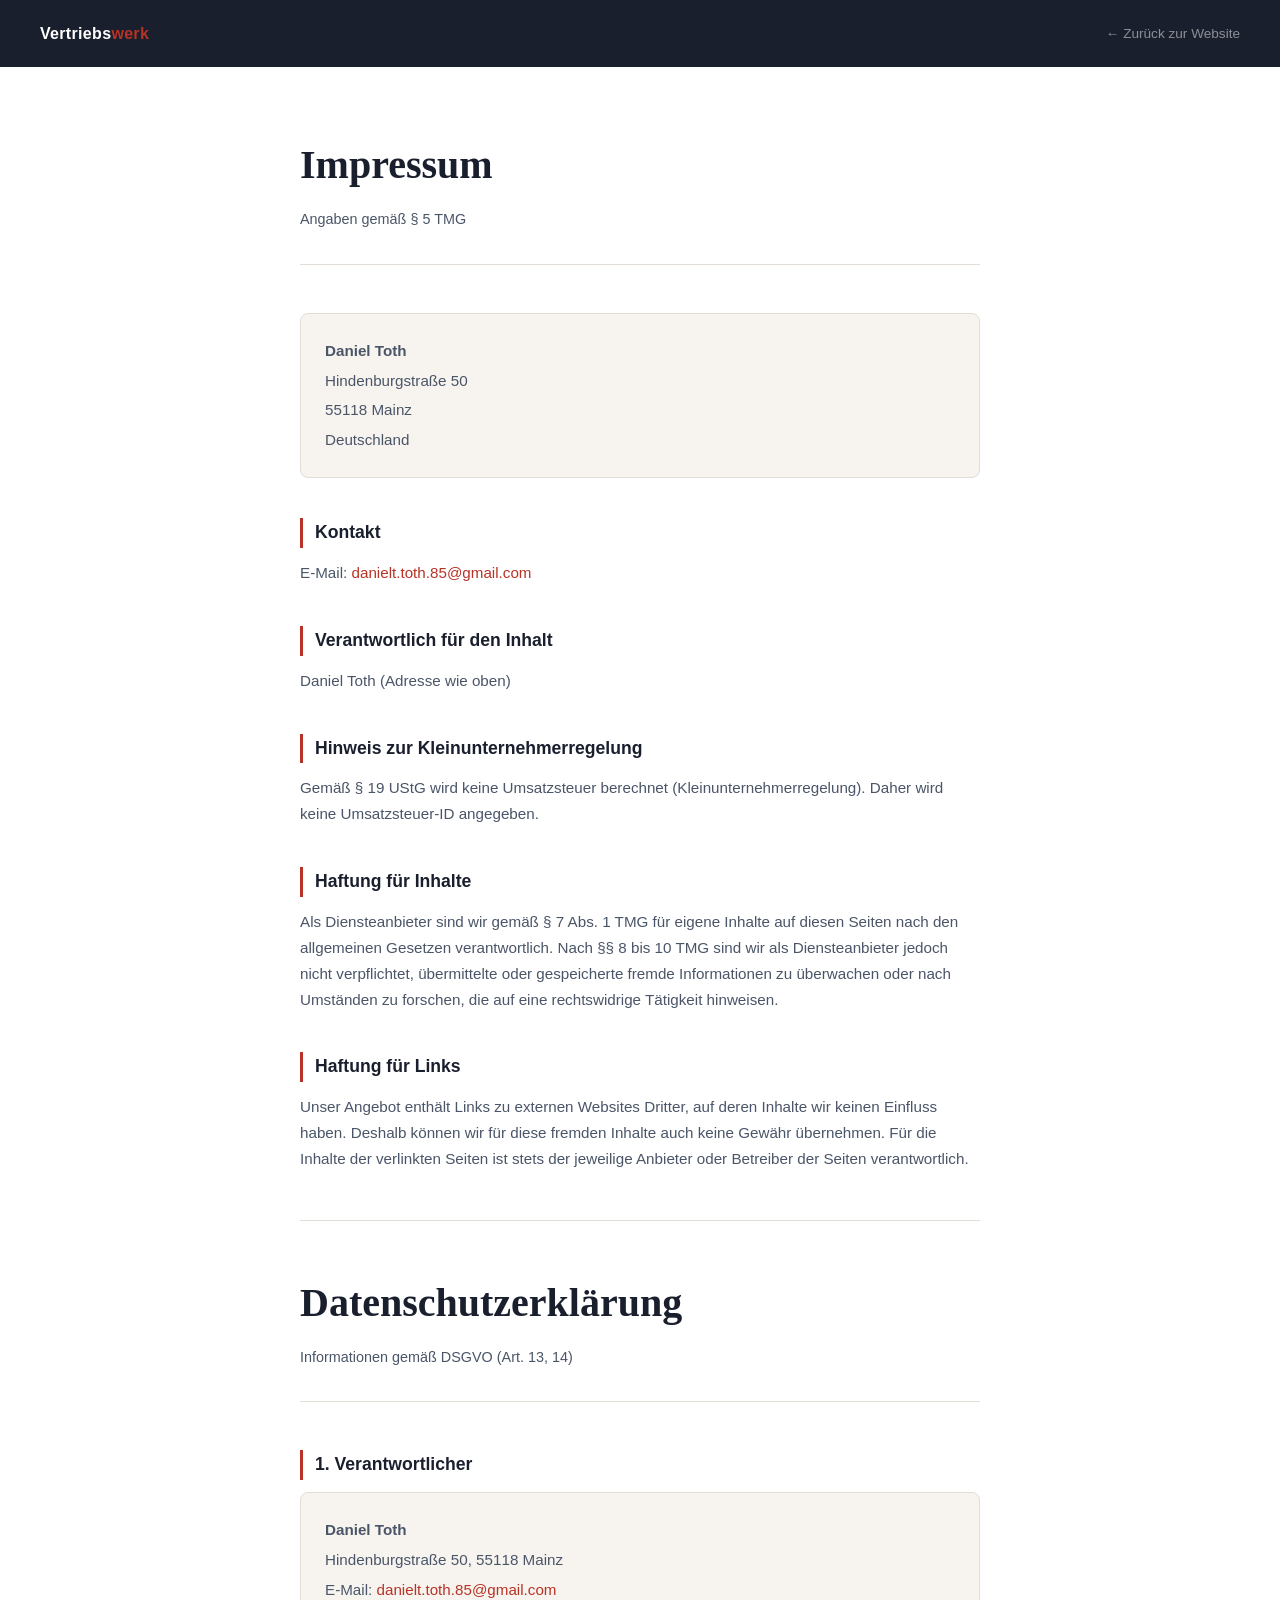
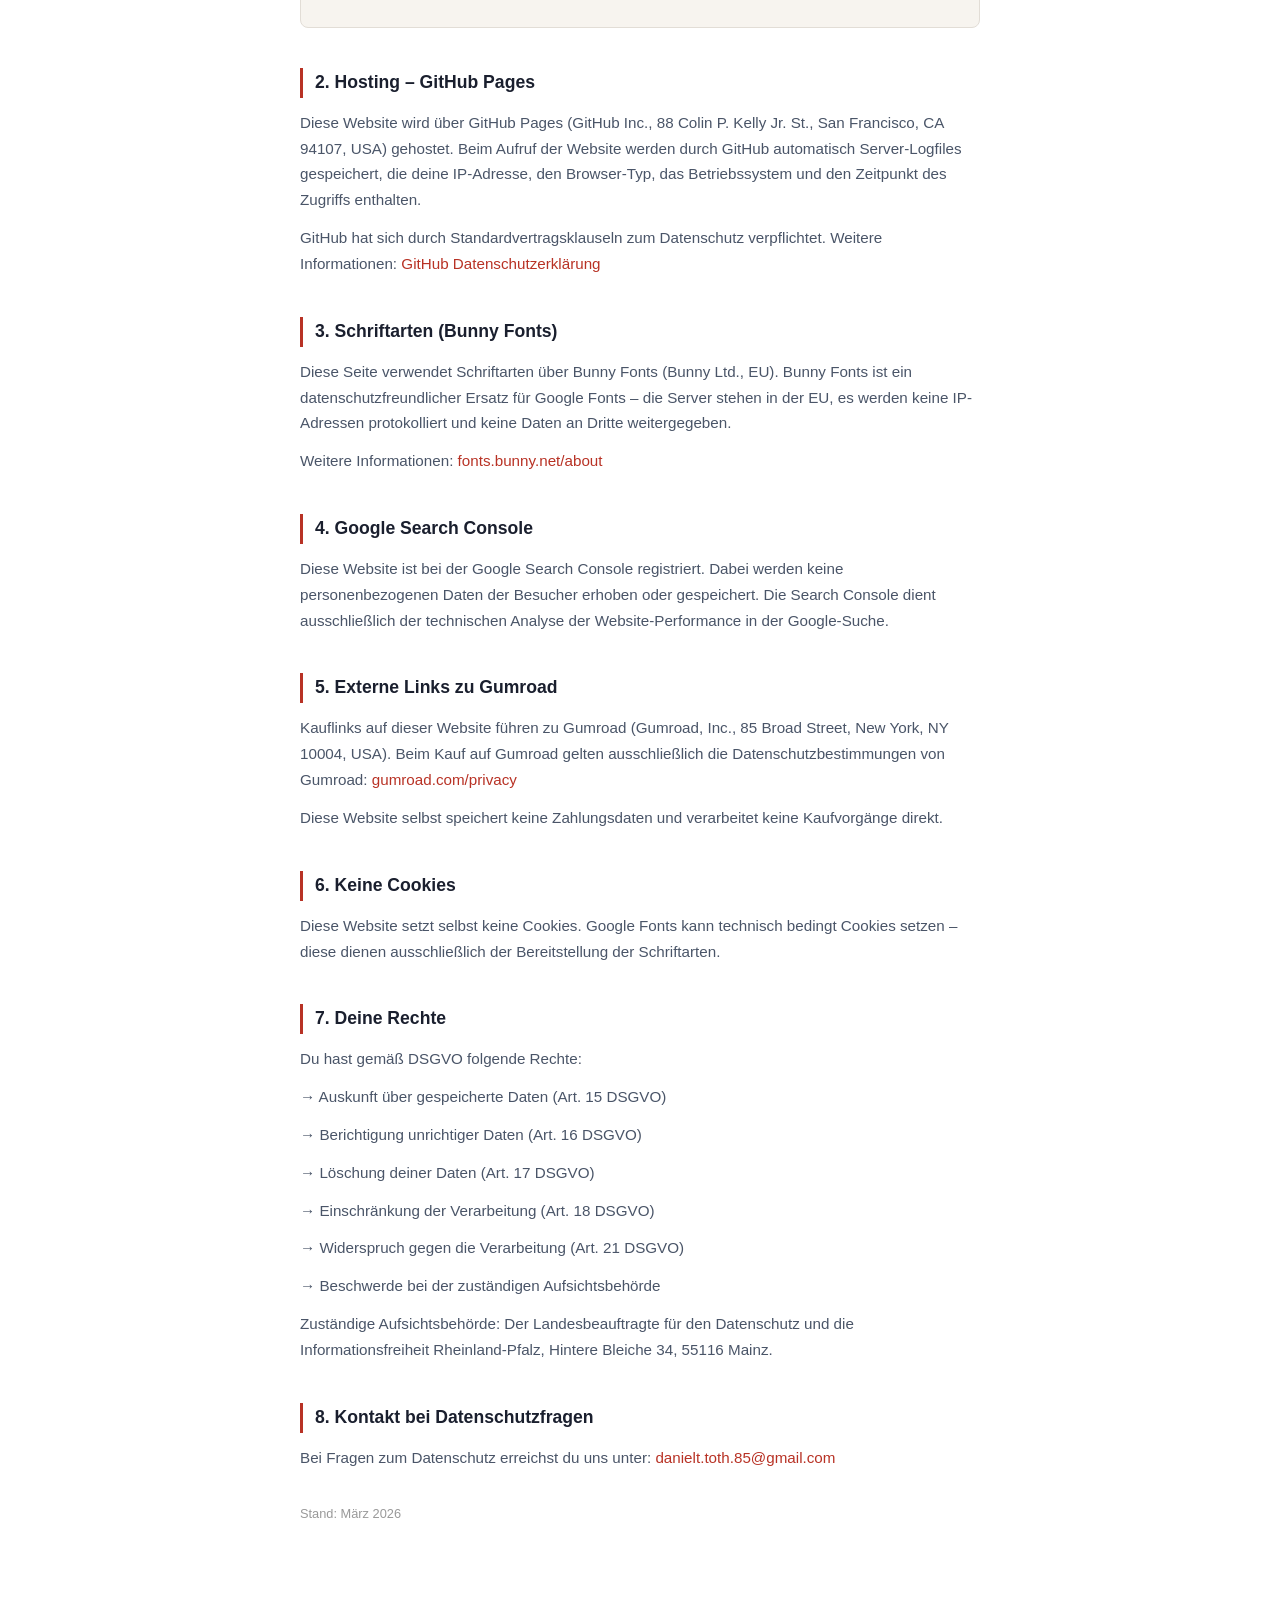
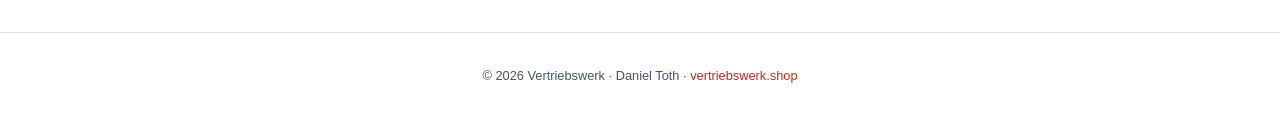
==== impressum.html @ 107b95cd "Add files via upload" ====
<!DOCTYPE html>
<html lang="de">
<head>
  <meta charset="UTF-8">
  <meta name="viewport" content="width=device-width, initial-scale=1.0">
  <meta name="robots" content="noindex, follow">
  <title>Impressum & Datenschutz – Vertriebswerk</title>
  <!-- Fonts via Bunny.net – DSGVO-konform -->
  <link rel="preconnect" href="https://fonts.bunny.net">
  <link href="https://fonts.bunny.net/css?family=dm-sans:300,400,500,600|dm-serif-display:400&display=swap" rel="stylesheet">
  <style>
    *, *::before, *::after { box-sizing: border-box; margin: 0; padding: 0; }
    :root {
      --ink: #1a1f2e;
      --ink-soft: #4a5568;
      --accent: #b83225;
      --sand: #f7f4ef;
      --border: #e2ddd6;
      --white: #ffffff;
      --font-serif: 'DM Serif Display', serif;
      --font-sans: 'DM Sans', sans-serif;
    }
    body {
      font-family: var(--font-sans);
      color: var(--ink);
      background: var(--white);
      line-height: 1.7;
      -webkit-font-smoothing: antialiased;
    }
    nav {
      background: var(--ink);
      padding: 1.25rem 2.5rem;
      display: flex;
      align-items: center;
      justify-content: space-between;
    }
    .nav-brand {
      font-weight: 700;
      font-size: 1rem;
      color: var(--white);
      text-decoration: none;
      letter-spacing: 0.02em;
    }
    .nav-brand span { color: var(--accent); }
    .nav-back {
      font-size: 0.85rem;
      color: rgba(255,255,255,0.5);
      text-decoration: none;
      transition: color 0.2s;
    }
    .nav-back:hover { color: var(--white); }
    .container {
      max-width: 760px;
      margin: 0 auto;
      padding: 4rem 2.5rem 6rem;
    }
    h1 {
      font-family: var(--font-serif);
      font-size: 2.5rem;
      color: var(--ink);
      margin-bottom: 0.5rem;
    }
    .subtitle {
      font-size: 0.9rem;
      color: var(--ink-soft);
      margin-bottom: 3rem;
      padding-bottom: 2rem;
      border-bottom: 1px solid var(--border);
    }
    h2 {
      font-family: var(--font-sans);
      font-size: 1.1rem;
      font-weight: 700;
      color: var(--ink);
      margin-top: 2.5rem;
      margin-bottom: 0.75rem;
      padding-left: 0.75rem;
      border-left: 3px solid var(--accent);
    }
    h3 {
      font-size: 0.95rem;
      font-weight: 600;
      color: var(--ink);
      margin-top: 1.5rem;
      margin-bottom: 0.5rem;
    }
    p {
      font-size: 0.95rem;
      color: var(--ink-soft);
      margin-bottom: 0.75rem;
      font-weight: 300;
    }
    a { color: var(--accent); text-decoration: none; }
    a:hover { text-decoration: underline; }
    .info-box {
      background: var(--sand);
      border: 1px solid var(--border);
      border-radius: 8px;
      padding: 1.5rem;
      margin-bottom: 1rem;
    }
    .info-box p { margin-bottom: 0.25rem; }
    .info-box p:last-child { margin-bottom: 0; }
    .divider {
      border: none;
      border-top: 1px solid var(--border);
      margin: 3rem 0;
    }
    footer {
      text-align: center;
      padding: 2rem;
      font-size: 0.8rem;
      color: var(--ink-soft);
      border-top: 1px solid var(--border);
    }
  </style>
</head>
<body>

  <nav>
    <a href="/" class="nav-brand">Vertriebs<span>werk</span></a>
    <a href="/" class="nav-back">← Zurück zur Website</a>
  </nav>

  <div class="container">

    <h1>Impressum</h1>
    <p class="subtitle">Angaben gemäß § 5 TMG</p>

    <div class="info-box">
      <p><strong>Daniel Toth</strong></p>
      <p>Hindenburgstraße 50</p>
      <p>55118 Mainz</p>
      <p>Deutschland</p>
    </div>

    <h2>Kontakt</h2>
    <p>E-Mail: <a href="mailto:danielt.toth.85@gmail.com">danielt.toth.85@gmail.com</a></p>

    <h2>Verantwortlich für den Inhalt</h2>
    <p>Daniel Toth (Adresse wie oben)</p>

    <h2>Hinweis zur Kleinunternehmerregelung</h2>
    <p>
      Gemäß § 19 UStG wird keine Umsatzsteuer berechnet 
      (Kleinunternehmerregelung). Daher wird keine Umsatzsteuer-ID angegeben.
    </p>

    <h2>Haftung für Inhalte</h2>
    <p>
      Als Diensteanbieter sind wir gemäß § 7 Abs. 1 TMG für eigene Inhalte 
      auf diesen Seiten nach den allgemeinen Gesetzen verantwortlich. 
      Nach §§ 8 bis 10 TMG sind wir als Diensteanbieter jedoch nicht 
      verpflichtet, übermittelte oder gespeicherte fremde Informationen 
      zu überwachen oder nach Umständen zu forschen, die auf eine 
      rechtswidrige Tätigkeit hinweisen.
    </p>

    <h2>Haftung für Links</h2>
    <p>
      Unser Angebot enthält Links zu externen Websites Dritter, auf deren 
      Inhalte wir keinen Einfluss haben. Deshalb können wir für diese 
      fremden Inhalte auch keine Gewähr übernehmen. Für die Inhalte der 
      verlinkten Seiten ist stets der jeweilige Anbieter oder Betreiber 
      der Seiten verantwortlich.
    </p>

    <hr class="divider">

    <h1>Datenschutzerklärung</h1>
    <p class="subtitle">Informationen gemäß DSGVO (Art. 13, 14)</p>

    <h2>1. Verantwortlicher</h2>
    <div class="info-box">
      <p><strong>Daniel Toth</strong></p>
      <p>Hindenburgstraße 50, 55118 Mainz</p>
      <p>E-Mail: <a href="mailto:danielt.toth.85@gmail.com">danielt.toth.85@gmail.com</a></p>
    </div>

    <h2>2. Hosting – GitHub Pages</h2>
    <p>
      Diese Website wird über GitHub Pages (GitHub Inc., 88 Colin P. Kelly Jr. St., 
      San Francisco, CA 94107, USA) gehostet. Beim Aufruf der Website werden durch 
      GitHub automatisch Server-Logfiles gespeichert, die deine IP-Adresse, 
      den Browser-Typ, das Betriebssystem und den Zeitpunkt des Zugriffs enthalten.
    </p>
    <p>
      GitHub hat sich durch Standardvertragsklauseln zum Datenschutz verpflichtet. 
      Weitere Informationen: <a href="https://docs.github.com/de/site-policy/privacy-policies/github-general-privacy-statement" target="_blank">GitHub Datenschutzerklärung</a>
    </p>

    <h2>3. Schriftarten (Bunny Fonts)</h2>
    <p>
      Diese Seite verwendet Schriftarten über Bunny Fonts (Bunny Ltd., EU). 
      Bunny Fonts ist ein datenschutzfreundlicher Ersatz für Google Fonts – 
      die Server stehen in der EU, es werden keine IP-Adressen protokolliert 
      und keine Daten an Dritte weitergegeben.
    </p>
    <p>
      Weitere Informationen: 
      <a href="https://fonts.bunny.net/about" target="_blank">fonts.bunny.net/about</a>
    </p>

    <h2>4. Google Search Console</h2>
    <p>
      Diese Website ist bei der Google Search Console registriert. Dabei werden 
      keine personenbezogenen Daten der Besucher erhoben oder gespeichert. 
      Die Search Console dient ausschließlich der technischen Analyse der 
      Website-Performance in der Google-Suche.
    </p>

    <h2>5. Externe Links zu Gumroad</h2>
    <p>
      Kauflinks auf dieser Website führen zu Gumroad (Gumroad, Inc., 
      85 Broad Street, New York, NY 10004, USA). Beim Kauf auf Gumroad 
      gelten ausschließlich die Datenschutzbestimmungen von Gumroad: 
      <a href="https://gumroad.com/privacy" target="_blank">gumroad.com/privacy</a>
    </p>
    <p>
      Diese Website selbst speichert keine Zahlungsdaten und verarbeitet 
      keine Kaufvorgänge direkt.
    </p>

    <h2>6. Keine Cookies</h2>
    <p>
      Diese Website setzt selbst keine Cookies. Google Fonts kann 
      technisch bedingt Cookies setzen – diese dienen ausschließlich 
      der Bereitstellung der Schriftarten.
    </p>

    <h2>7. Deine Rechte</h2>
    <p>Du hast gemäß DSGVO folgende Rechte:</p>
    <p>→ Auskunft über gespeicherte Daten (Art. 15 DSGVO)</p>
    <p>→ Berichtigung unrichtiger Daten (Art. 16 DSGVO)</p>
    <p>→ Löschung deiner Daten (Art. 17 DSGVO)</p>
    <p>→ Einschränkung der Verarbeitung (Art. 18 DSGVO)</p>
    <p>→ Widerspruch gegen die Verarbeitung (Art. 21 DSGVO)</p>
    <p>→ Beschwerde bei der zuständigen Aufsichtsbehörde</p>
    <p>
      Zuständige Aufsichtsbehörde: 
      Der Landesbeauftragte für den Datenschutz und die 
      Informationsfreiheit Rheinland-Pfalz, 
      Hintere Bleiche 34, 55116 Mainz.
    </p>

    <h2>8. Kontakt bei Datenschutzfragen</h2>
    <p>
      Bei Fragen zum Datenschutz erreichst du uns unter: 
      <a href="mailto:danielt.toth.85@gmail.com">danielt.toth.85@gmail.com</a>
    </p>

    <p style="margin-top: 2rem; font-size: 0.8rem; color: #999;">
      Stand: März 2026
    </p>

  </div>

  <footer>
    © 2026 Vertriebswerk · Daniel Toth · 
    <a href="/">vertriebswerk.shop</a>
  </footer>

</body>
</html>
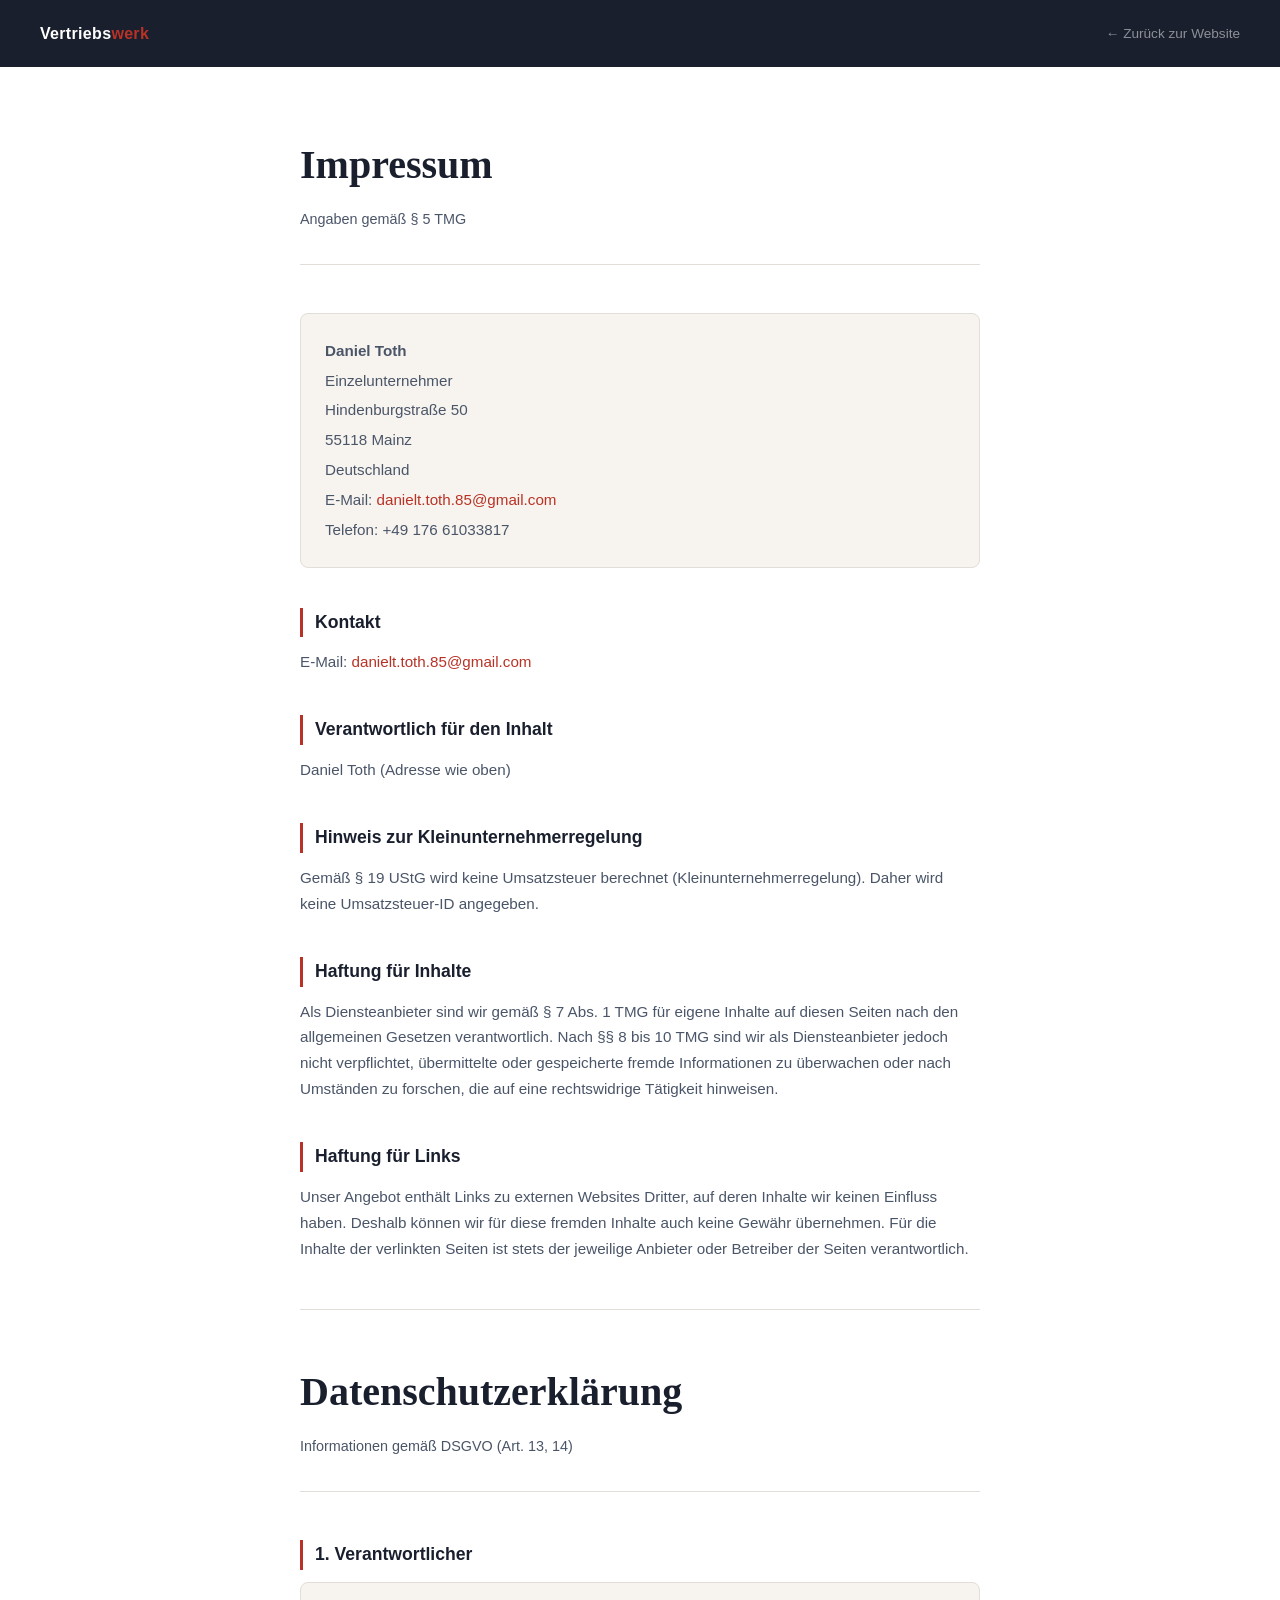
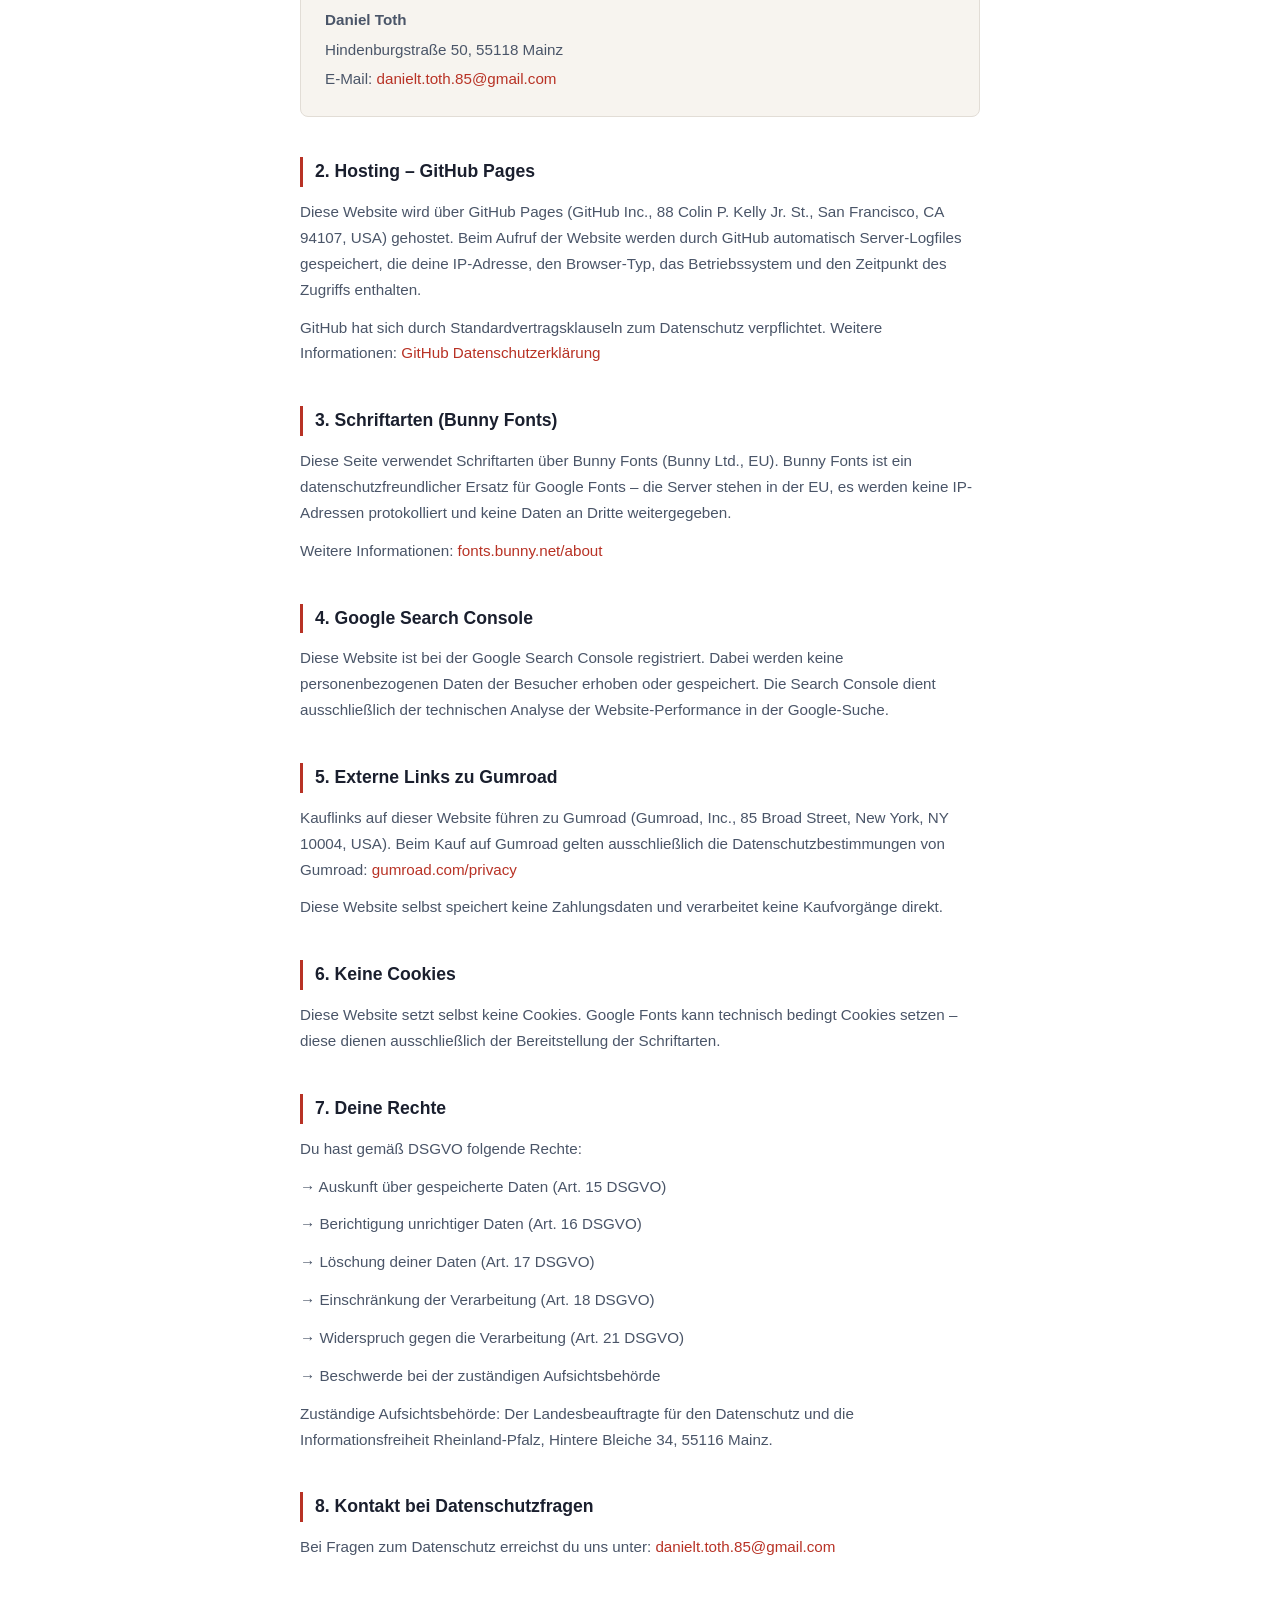
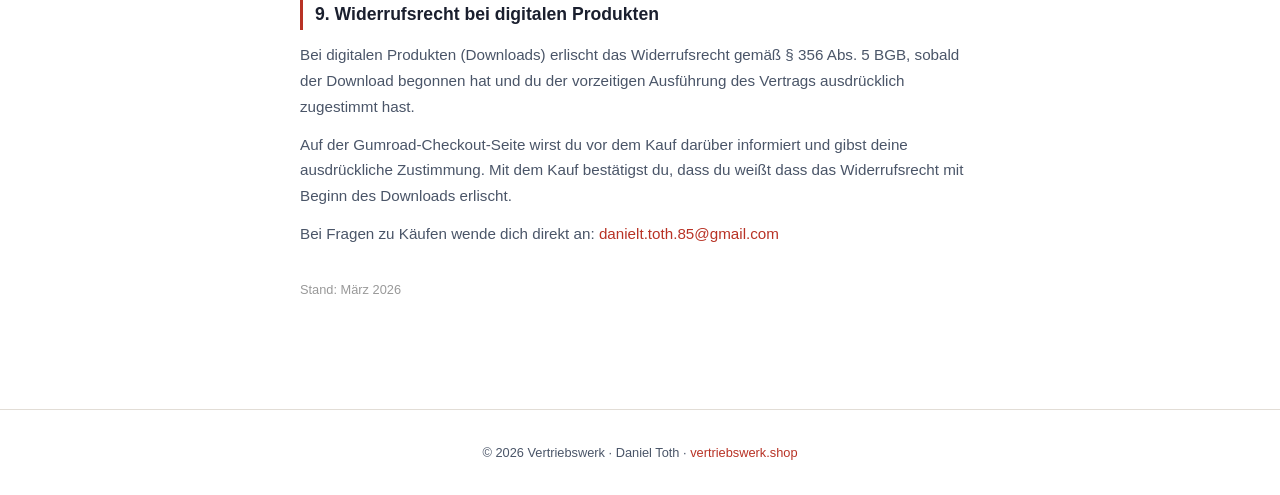
==== commit 541c7226: "Add files via upload" ====
--- a/impressum.html
+++ b/impressum.html
@@ -129,9 +129,12 @@
 
     <div class="info-box">
       <p><strong>Daniel Toth</strong></p>
+      <p>Einzelunternehmer</p>
       <p>Hindenburgstraße 50</p>
       <p>55118 Mainz</p>
       <p>Deutschland</p>
+      <p>E-Mail: <a href="mailto:danielt.toth.85@gmail.com">danielt.toth.85@gmail.com</a></p>
+      <p>Telefon: +49 176 61033817</p>
     </div>
 
     <h2>Kontakt</h2>
@@ -249,6 +252,22 @@
       <a href="mailto:danielt.toth.85@gmail.com">danielt.toth.85@gmail.com</a>
     </p>
 
+    <h2>9. Widerrufsrecht bei digitalen Produkten</h2>
+    <p>
+      Bei digitalen Produkten (Downloads) erlischt das Widerrufsrecht gemäß 
+      § 356 Abs. 5 BGB, sobald der Download begonnen hat und du der 
+      vorzeitigen Ausführung des Vertrags ausdrücklich zugestimmt hast.
+    </p>
+    <p>
+      Auf der Gumroad-Checkout-Seite wirst du vor dem Kauf darüber informiert 
+      und gibst deine ausdrückliche Zustimmung. Mit dem Kauf bestätigst du, 
+      dass du weißt dass das Widerrufsrecht mit Beginn des Downloads erlischt.
+    </p>
+    <p>
+      Bei Fragen zu Käufen wende dich direkt an: 
+      <a href="mailto:danielt.toth.85@gmail.com">danielt.toth.85@gmail.com</a>
+    </p>
+
     <p style="margin-top: 2rem; font-size: 0.8rem; color: #999;">
       Stand: März 2026
     </p>
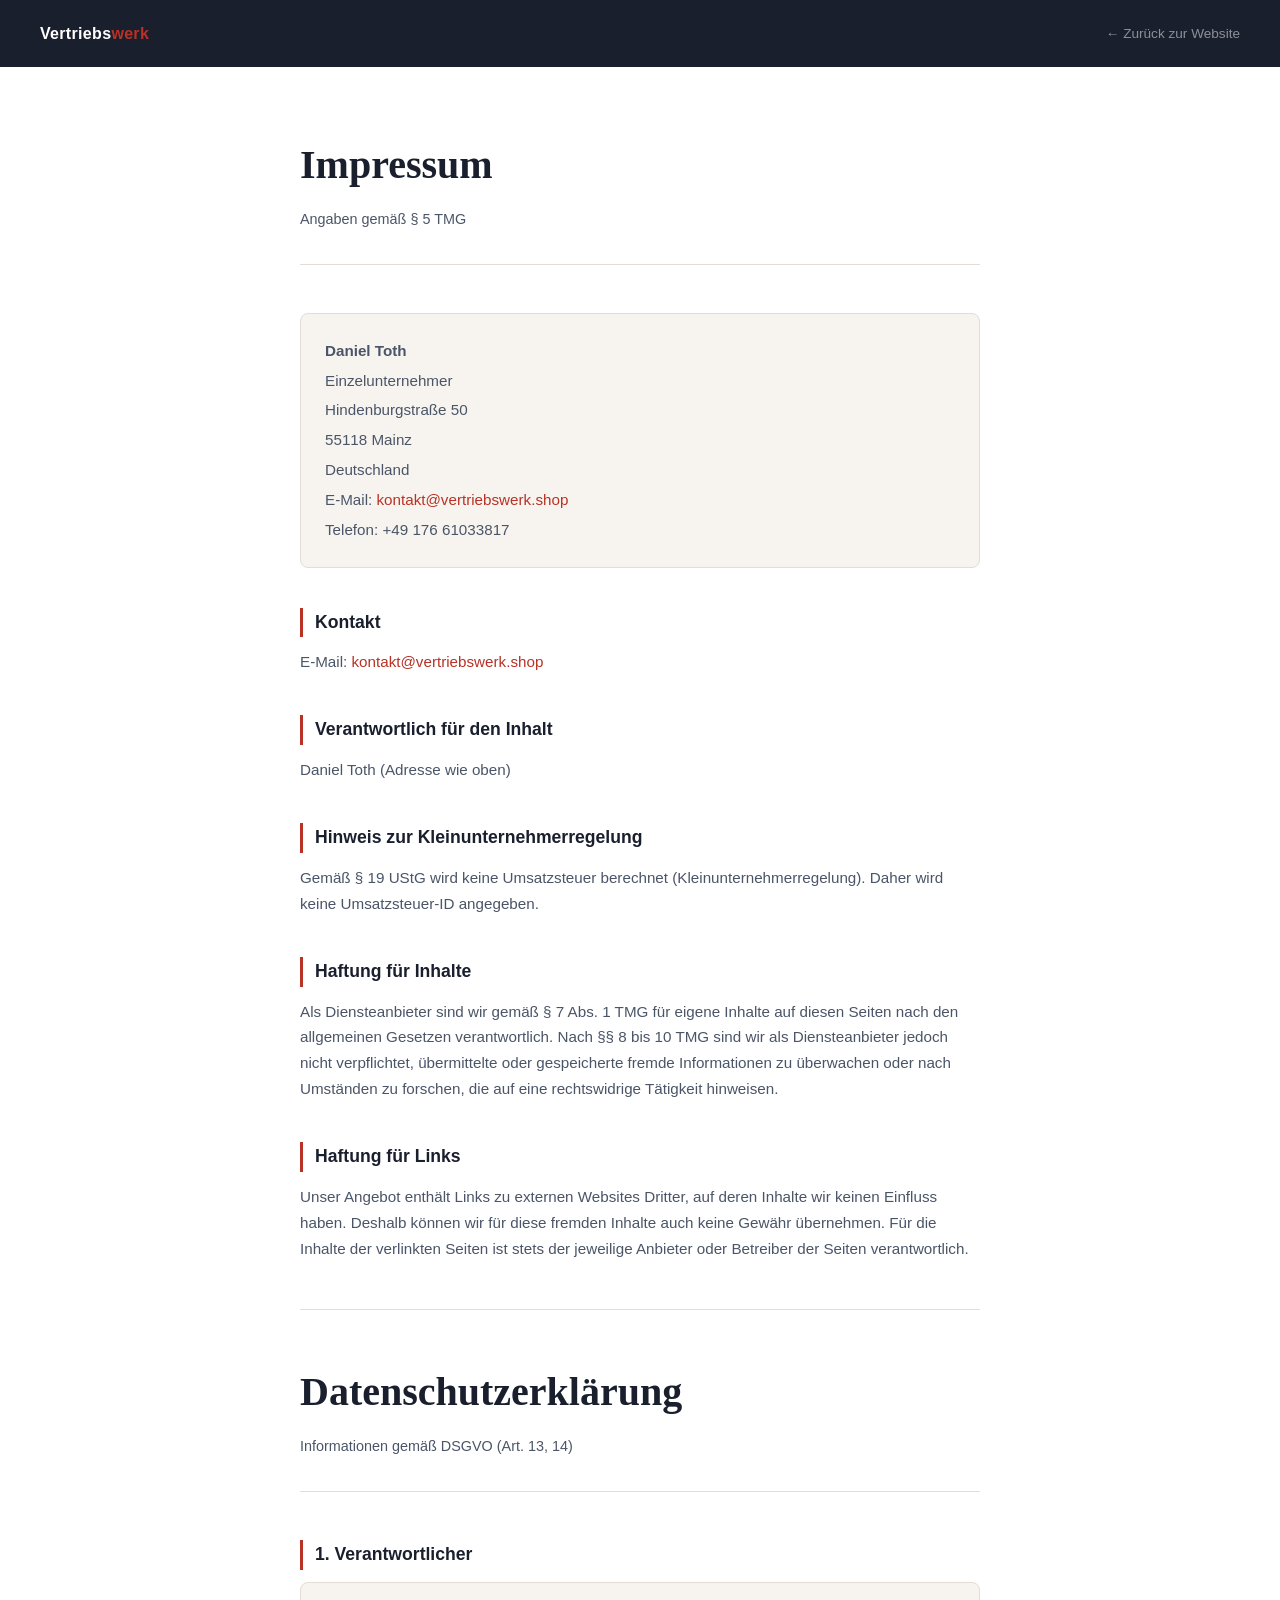
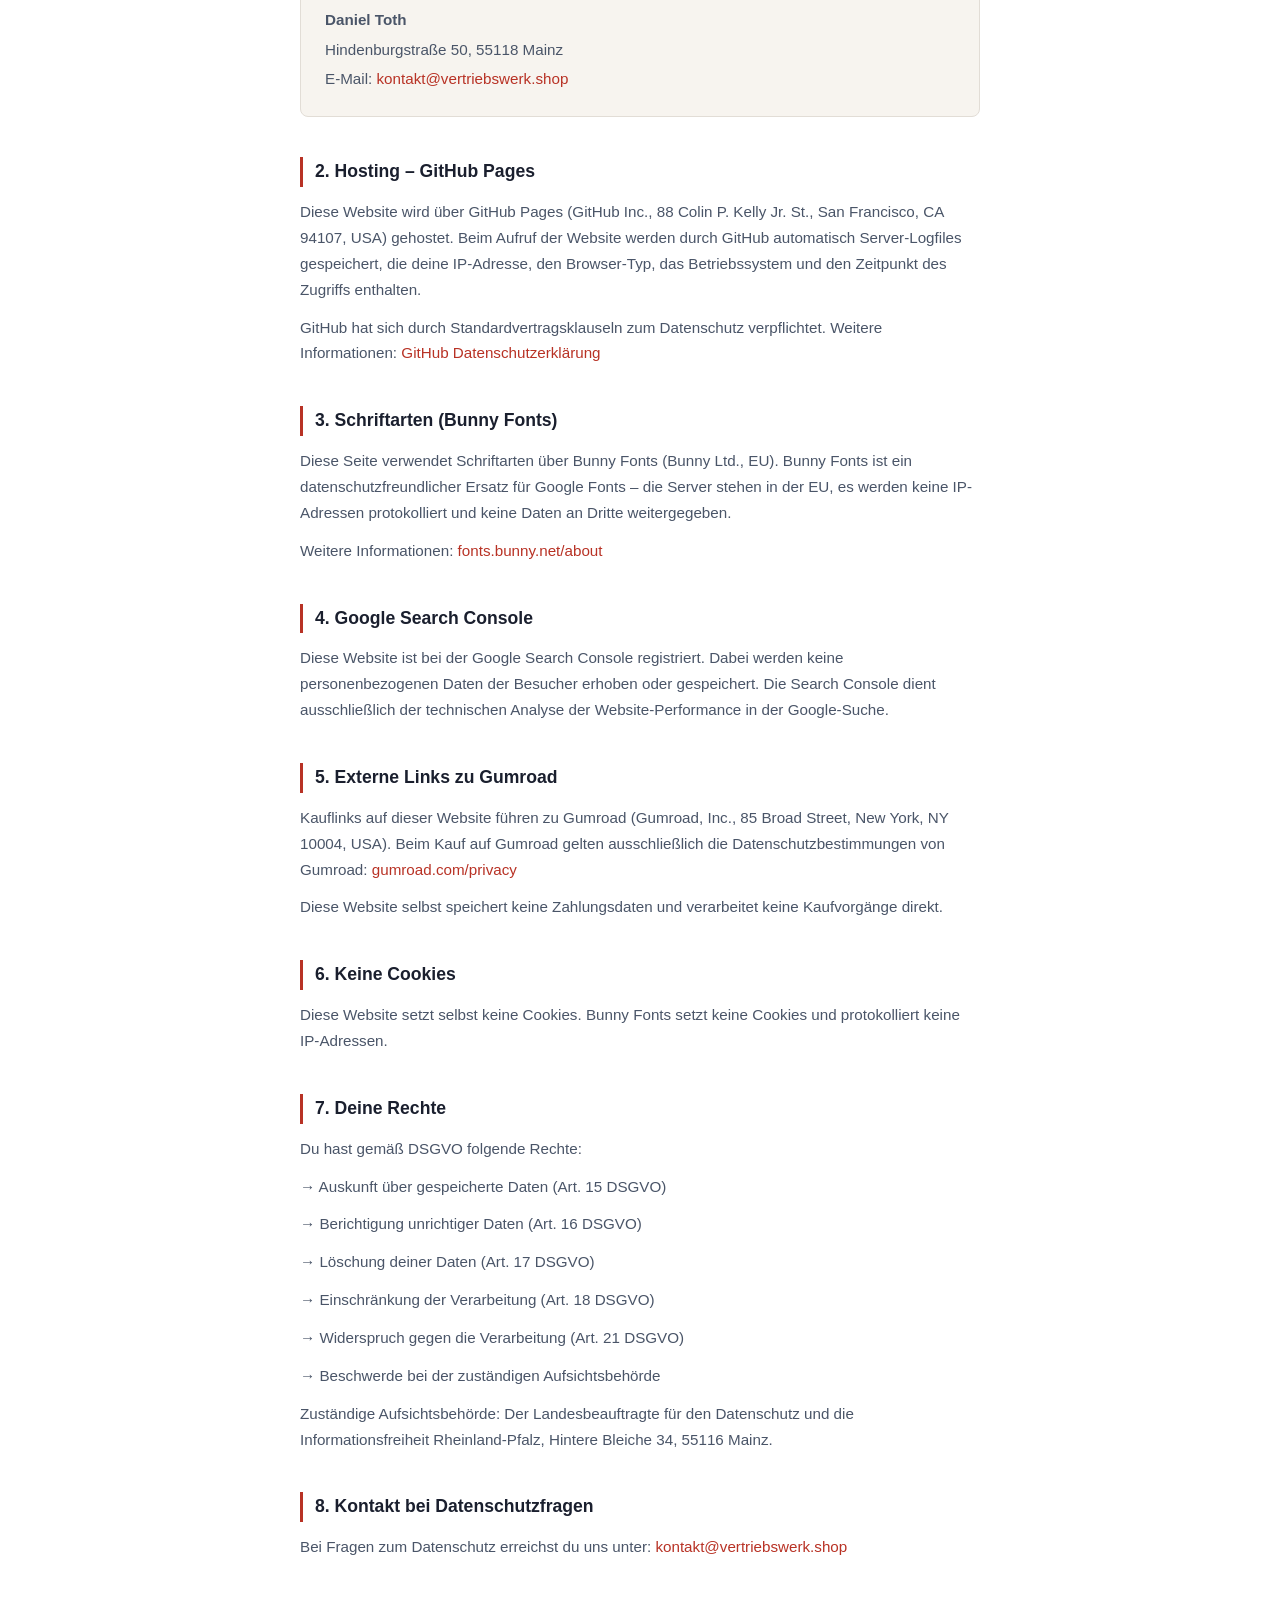
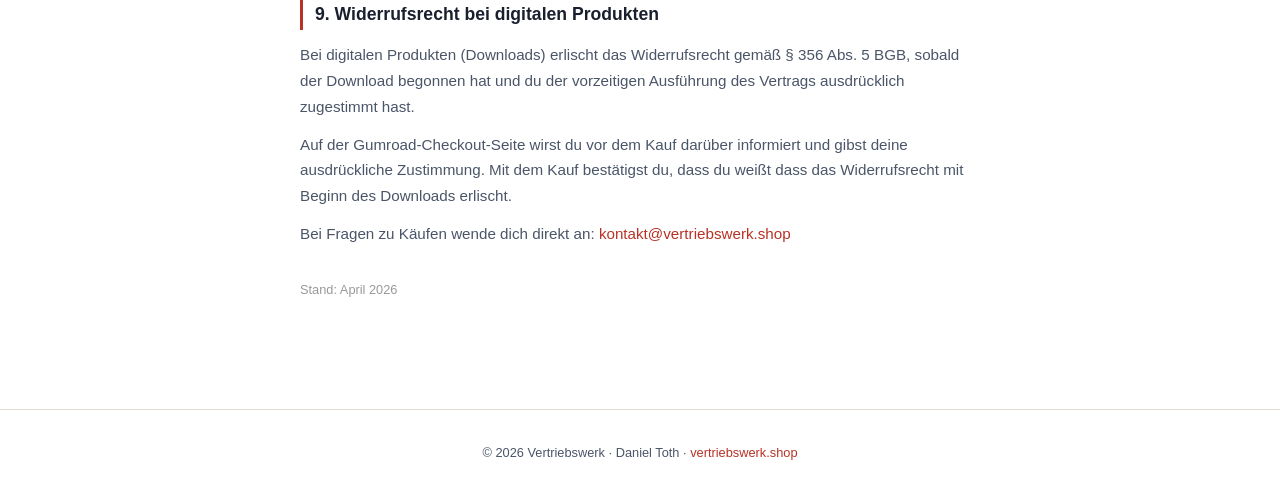
==== commit 4222371a: "Add files via upload" ====
--- a/impressum.html
+++ b/impressum.html
@@ -133,12 +133,12 @@
       <p>Hindenburgstraße 50</p>
       <p>55118 Mainz</p>
       <p>Deutschland</p>
-      <p>E-Mail: <a href="mailto:danielt.toth.85@gmail.com">danielt.toth.85@gmail.com</a></p>
+      <p>E-Mail: <a href="mailto:kontakt@vertriebswerk.shop">kontakt@vertriebswerk.shop</a></p>
       <p>Telefon: +49 176 61033817</p>
     </div>
 
     <h2>Kontakt</h2>
-    <p>E-Mail: <a href="mailto:danielt.toth.85@gmail.com">danielt.toth.85@gmail.com</a></p>
+    <p>E-Mail: <a href="mailto:kontakt@vertriebswerk.shop">kontakt@vertriebswerk.shop</a></p>
 
     <h2>Verantwortlich für den Inhalt</h2>
     <p>Daniel Toth (Adresse wie oben)</p>
@@ -177,7 +177,7 @@
     <div class="info-box">
       <p><strong>Daniel Toth</strong></p>
       <p>Hindenburgstraße 50, 55118 Mainz</p>
-      <p>E-Mail: <a href="mailto:danielt.toth.85@gmail.com">danielt.toth.85@gmail.com</a></p>
+      <p>E-Mail: <a href="mailto:kontakt@vertriebswerk.shop">kontakt@vertriebswerk.shop</a></p>
     </div>
 
     <h2>2. Hosting – GitHub Pages</h2>
@@ -226,9 +226,7 @@
 
     <h2>6. Keine Cookies</h2>
     <p>
-      Diese Website setzt selbst keine Cookies. Google Fonts kann 
-      technisch bedingt Cookies setzen – diese dienen ausschließlich 
-      der Bereitstellung der Schriftarten.
+      Diese Website setzt selbst keine Cookies. Bunny Fonts setzt keine Cookies und protokolliert keine IP-Adressen.
     </p>
 
     <h2>7. Deine Rechte</h2>
@@ -249,7 +247,7 @@
     <h2>8. Kontakt bei Datenschutzfragen</h2>
     <p>
       Bei Fragen zum Datenschutz erreichst du uns unter: 
-      <a href="mailto:danielt.toth.85@gmail.com">danielt.toth.85@gmail.com</a>
+      <a href="mailto:kontakt@vertriebswerk.shop">kontakt@vertriebswerk.shop</a>
     </p>
 
     <h2>9. Widerrufsrecht bei digitalen Produkten</h2>
@@ -265,11 +263,11 @@
     </p>
     <p>
       Bei Fragen zu Käufen wende dich direkt an: 
-      <a href="mailto:danielt.toth.85@gmail.com">danielt.toth.85@gmail.com</a>
+      <a href="mailto:kontakt@vertriebswerk.shop">kontakt@vertriebswerk.shop</a>
     </p>
 
     <p style="margin-top: 2rem; font-size: 0.8rem; color: #999;">
-      Stand: März 2026
+      Stand: April 2026
     </p>
 
   </div>
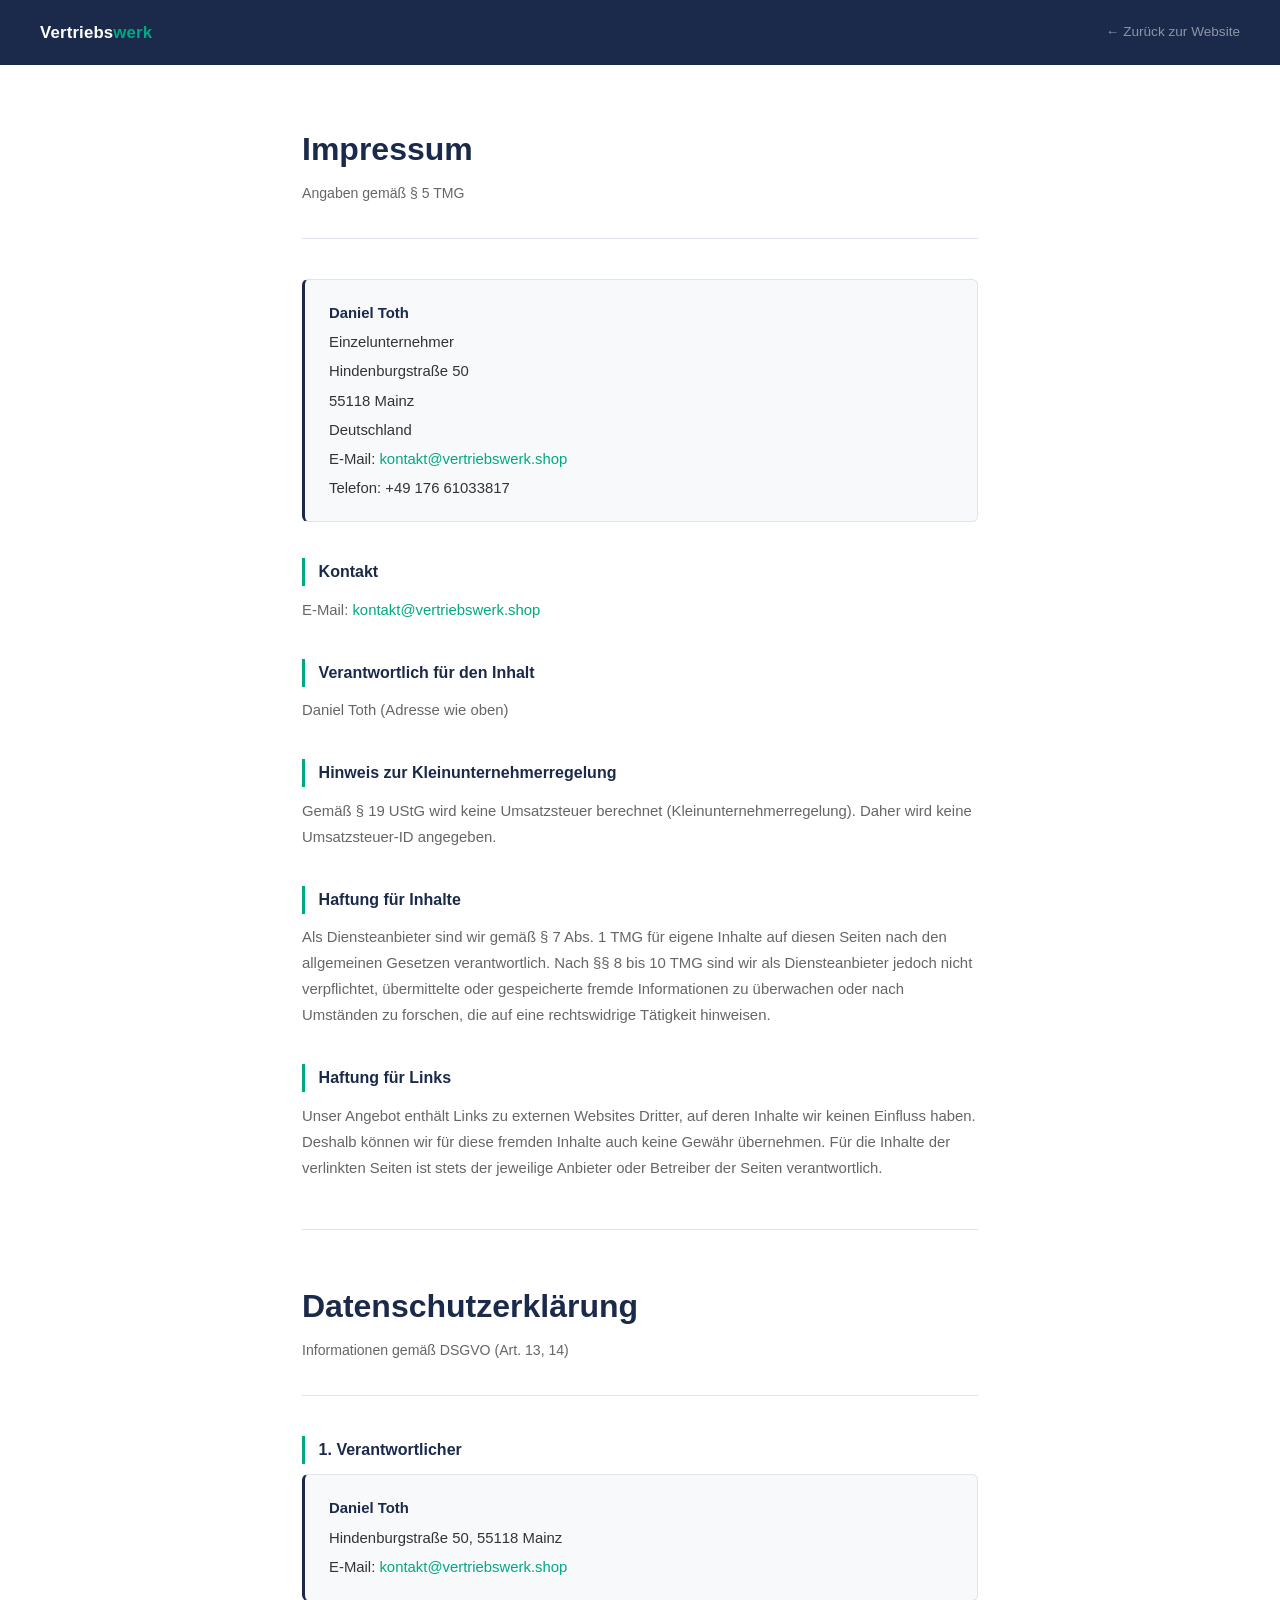
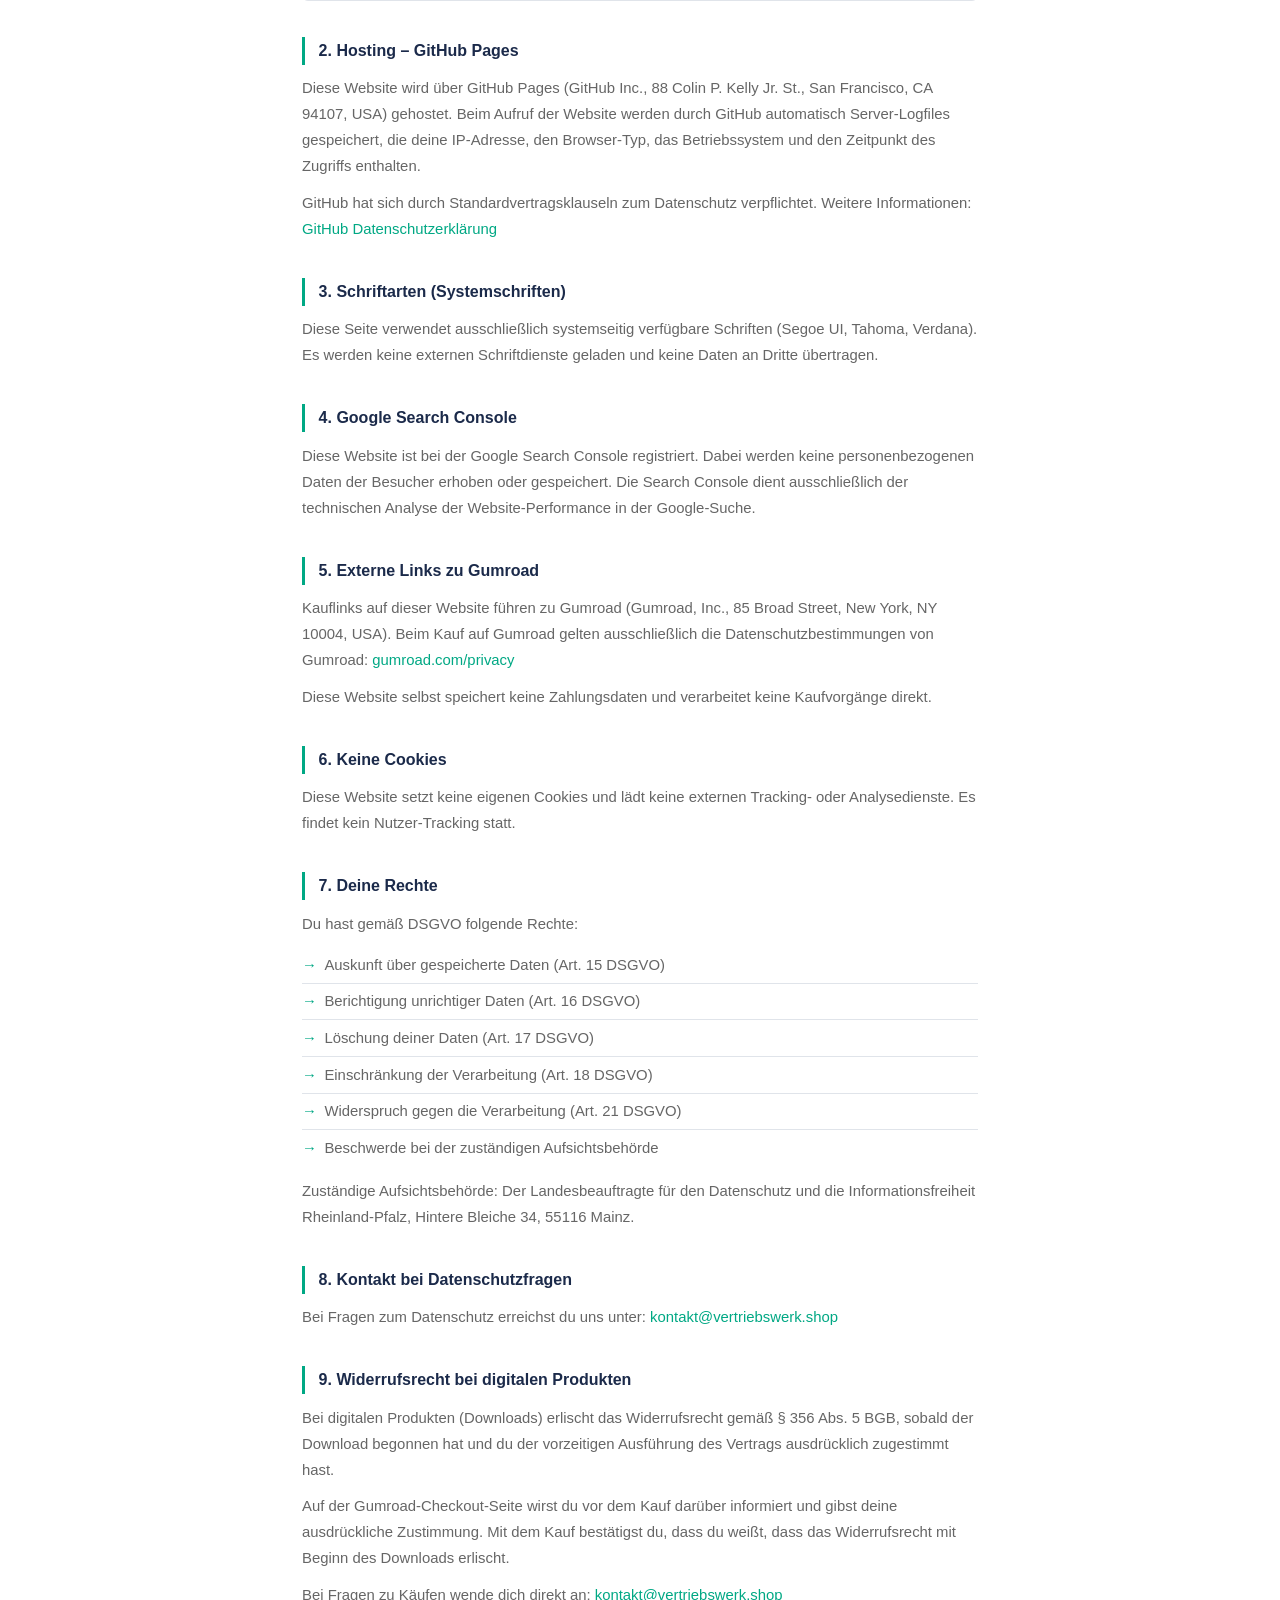
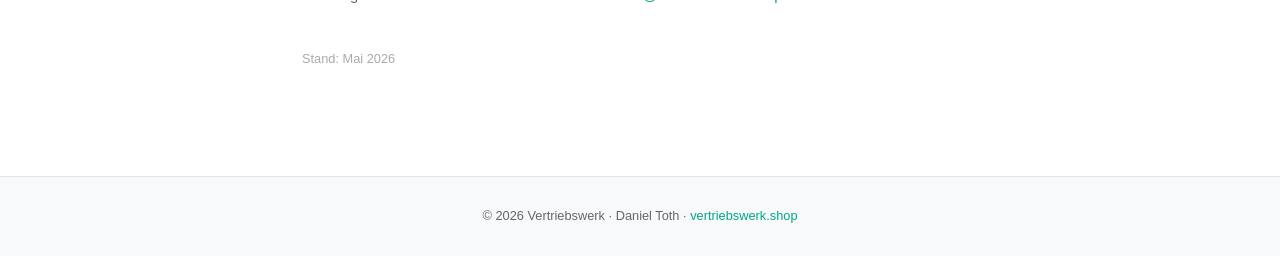
==== commit 15749412: "Add files via upload" ====
--- a/impressum.html
+++ b/impressum.html
@@ -5,43 +5,47 @@
   <meta name="viewport" content="width=device-width, initial-scale=1.0">
   <meta name="robots" content="noindex, follow">
   <title>Impressum & Datenschutz – Vertriebswerk</title>
-  <!-- Fonts via Bunny.net – DSGVO-konform -->
-  <link rel="preconnect" href="https://fonts.bunny.net">
-  <link href="https://fonts.bunny.net/css?family=dm-sans:300,400,500,600|dm-serif-display:400&display=swap" rel="stylesheet">
   <style>
     *, *::before, *::after { box-sizing: border-box; margin: 0; padding: 0; }
     :root {
-      --ink: #1a1f2e;
-      --ink-soft: #4a5568;
-      --accent: #b83225;
-      --sand: #f7f4ef;
-      --border: #e2ddd6;
-      --white: #ffffff;
-      --font-serif: 'DM Serif Display', serif;
-      --font-sans: 'DM Sans', sans-serif;
+      --navy:      #1B2A4A;
+      --navy-mid:  #253a63;
+      --green:     #00a884;
+      --green-d:   #008f70;
+      --light:     #f8f9fa;
+      --white:     #ffffff;
+      --text:      #333333;
+      --muted:     #666666;
+      --border:    #e0e4ea;
+      --font:      'Segoe UI', Tahoma, Geneva, Verdana, sans-serif;
     }
     body {
-      font-family: var(--font-sans);
-      color: var(--ink);
+      font-family: var(--font);
+      color: var(--text);
       background: var(--white);
-      line-height: 1.7;
+      line-height: 1.75;
       -webkit-font-smoothing: antialiased;
     }
+
+    /* ── NAV ───────────────────────────────────────────── */
     nav {
-      background: var(--ink);
-      padding: 1.25rem 2.5rem;
+      background: var(--navy);
+      padding: 1.1rem 2.5rem;
       display: flex;
       align-items: center;
       justify-content: space-between;
+      position: sticky;
+      top: 0;
+      z-index: 100;
     }
     .nav-brand {
       font-weight: 700;
-      font-size: 1rem;
+      font-size: 1.05rem;
       color: var(--white);
       text-decoration: none;
-      letter-spacing: 0.02em;
-    }
-    .nav-brand span { color: var(--accent); }
+      letter-spacing: 0.01em;
+    }
+    .nav-brand span { color: var(--green); }
     .nav-back {
       font-size: 0.85rem;
       color: rgba(255,255,255,0.5);
@@ -49,70 +53,117 @@
       transition: color 0.2s;
     }
     .nav-back:hover { color: var(--white); }
+
+    /* ── LAYOUT ────────────────────────────────────────── */
     .container {
-      max-width: 760px;
+      max-width: 740px;
       margin: 0 auto;
-      padding: 4rem 2.5rem 6rem;
-    }
-    h1 {
-      font-family: var(--font-serif);
-      font-size: 2.5rem;
-      color: var(--ink);
-      margin-bottom: 0.5rem;
-    }
-    .subtitle {
-      font-size: 0.9rem;
-      color: var(--ink-soft);
-      margin-bottom: 3rem;
+      padding: 3.5rem 2rem 6rem;
+    }
+
+    /* ── PAGE TITLE ────────────────────────────────────── */
+    .page-title {
+      font-size: 2rem;
+      font-weight: 700;
+      color: var(--navy);
+      margin-bottom: 0.3rem;
+    }
+    .page-subtitle {
+      font-size: 0.88rem;
+      color: var(--muted);
+      margin-bottom: 2.5rem;
       padding-bottom: 2rem;
       border-bottom: 1px solid var(--border);
     }
+
+    /* ── SECTION HEADINGS ──────────────────────────────── */
     h2 {
-      font-family: var(--font-sans);
-      font-size: 1.1rem;
+      font-size: 1rem;
       font-weight: 700;
-      color: var(--ink);
-      margin-top: 2.5rem;
-      margin-bottom: 0.75rem;
-      padding-left: 0.75rem;
-      border-left: 3px solid var(--accent);
+      color: var(--navy);
+      margin-top: 2.25rem;
+      margin-bottom: 0.65rem;
+      padding-left: 0.85rem;
+      border-left: 3px solid var(--green);
     }
     h3 {
-      font-size: 0.95rem;
+      font-size: 0.93rem;
       font-weight: 600;
-      color: var(--ink);
-      margin-top: 1.5rem;
-      margin-bottom: 0.5rem;
-    }
+      color: var(--navy);
+      margin-top: 1.25rem;
+      margin-bottom: 0.4rem;
+    }
+
+    /* ── BODY TEXT ─────────────────────────────────────── */
     p {
-      font-size: 0.95rem;
-      color: var(--ink-soft);
-      margin-bottom: 0.75rem;
-      font-weight: 300;
-    }
-    a { color: var(--accent); text-decoration: none; }
-    a:hover { text-decoration: underline; }
+      font-size: 0.93rem;
+      color: var(--muted);
+      margin-bottom: 0.65rem;
+    }
+    a { color: var(--green); text-decoration: none; }
+    a:hover { text-decoration: underline; color: var(--green-d); }
+
+    /* ── INFO BOX ──────────────────────────────────────── */
     .info-box {
-      background: var(--sand);
+      background: var(--light);
       border: 1px solid var(--border);
-      border-radius: 8px;
-      padding: 1.5rem;
+      border-left: 3px solid var(--navy);
+      border-radius: 6px;
+      padding: 1.25rem 1.5rem;
       margin-bottom: 1rem;
     }
-    .info-box p { margin-bottom: 0.25rem; }
+    .info-box p {
+      margin-bottom: 0.2rem;
+      color: var(--text);
+    }
     .info-box p:last-child { margin-bottom: 0; }
+    .info-box strong { color: var(--navy); }
+
+    /* ── RIGHTS LIST ───────────────────────────────────── */
+    .rights-list {
+      list-style: none;
+      margin: 0.5rem 0 0.75rem;
+    }
+    .rights-list li {
+      font-size: 0.93rem;
+      color: var(--muted);
+      padding: 0.3rem 0 0.3rem 1.4rem;
+      position: relative;
+      border-bottom: 1px solid var(--border);
+    }
+    .rights-list li:last-child { border-bottom: none; }
+    .rights-list li::before {
+      content: "→";
+      position: absolute;
+      left: 0;
+      color: var(--green);
+      font-weight: 600;
+    }
+
+    /* ── DIVIDER ───────────────────────────────────────── */
     .divider {
       border: none;
       border-top: 1px solid var(--border);
       margin: 3rem 0;
     }
+
+    /* ── STAND ─────────────────────────────────────────── */
+    .stand {
+      margin-top: 2.5rem;
+      font-size: 0.8rem;
+      color: #aaa;
+    }
+
+    /* ── FOOTER ────────────────────────────────────────── */
     footer {
       text-align: center;
-      padding: 2rem;
+      padding: 1.75rem 2rem;
       font-size: 0.8rem;
-      color: var(--ink-soft);
+      color: var(--muted);
       border-top: 1px solid var(--border);
-    }
+      background: var(--light);
+    }
+    footer a { color: var(--green); }
   </style>
 </head>
 <body>
@@ -124,8 +175,11 @@
 
   <div class="container">
 
-    <h1>Impressum</h1>
-    <p class="subtitle">Angaben gemäß § 5 TMG</p>
+    <!-- ═══════════════════════════════════════════════════
+         IMPRESSUM
+    ════════════════════════════════════════════════════ -->
+    <h1 class="page-title">Impressum</h1>
+    <p class="page-subtitle">Angaben gemäß § 5 TMG</p>
 
     <div class="info-box">
       <p><strong>Daniel Toth</strong></p>
@@ -145,33 +199,36 @@
 
     <h2>Hinweis zur Kleinunternehmerregelung</h2>
     <p>
-      Gemäß § 19 UStG wird keine Umsatzsteuer berechnet 
+      Gemäß § 19 UStG wird keine Umsatzsteuer berechnet
       (Kleinunternehmerregelung). Daher wird keine Umsatzsteuer-ID angegeben.
     </p>
 
     <h2>Haftung für Inhalte</h2>
     <p>
-      Als Diensteanbieter sind wir gemäß § 7 Abs. 1 TMG für eigene Inhalte 
-      auf diesen Seiten nach den allgemeinen Gesetzen verantwortlich. 
-      Nach §§ 8 bis 10 TMG sind wir als Diensteanbieter jedoch nicht 
-      verpflichtet, übermittelte oder gespeicherte fremde Informationen 
-      zu überwachen oder nach Umständen zu forschen, die auf eine 
+      Als Diensteanbieter sind wir gemäß § 7 Abs. 1 TMG für eigene Inhalte
+      auf diesen Seiten nach den allgemeinen Gesetzen verantwortlich.
+      Nach §§ 8 bis 10 TMG sind wir als Diensteanbieter jedoch nicht
+      verpflichtet, übermittelte oder gespeicherte fremde Informationen
+      zu überwachen oder nach Umständen zu forschen, die auf eine
       rechtswidrige Tätigkeit hinweisen.
     </p>
 
     <h2>Haftung für Links</h2>
     <p>
-      Unser Angebot enthält Links zu externen Websites Dritter, auf deren 
-      Inhalte wir keinen Einfluss haben. Deshalb können wir für diese 
-      fremden Inhalte auch keine Gewähr übernehmen. Für die Inhalte der 
-      verlinkten Seiten ist stets der jeweilige Anbieter oder Betreiber 
+      Unser Angebot enthält Links zu externen Websites Dritter, auf deren
+      Inhalte wir keinen Einfluss haben. Deshalb können wir für diese
+      fremden Inhalte auch keine Gewähr übernehmen. Für die Inhalte der
+      verlinkten Seiten ist stets der jeweilige Anbieter oder Betreiber
       der Seiten verantwortlich.
     </p>
 
     <hr class="divider">
 
-    <h1>Datenschutzerklärung</h1>
-    <p class="subtitle">Informationen gemäß DSGVO (Art. 13, 14)</p>
+    <!-- ═══════════════════════════════════════════════════
+         DATENSCHUTZ
+    ════════════════════════════════════════════════════ -->
+    <h1 class="page-title">Datenschutzerklärung</h1>
+    <p class="page-subtitle">Informationen gemäß DSGVO (Art. 13, 14)</p>
 
     <h2>1. Verantwortlicher</h2>
     <div class="info-box">
@@ -182,98 +239,95 @@
 
     <h2>2. Hosting – GitHub Pages</h2>
     <p>
-      Diese Website wird über GitHub Pages (GitHub Inc., 88 Colin P. Kelly Jr. St., 
-      San Francisco, CA 94107, USA) gehostet. Beim Aufruf der Website werden durch 
-      GitHub automatisch Server-Logfiles gespeichert, die deine IP-Adresse, 
+      Diese Website wird über GitHub Pages (GitHub Inc., 88 Colin P. Kelly Jr. St.,
+      San Francisco, CA 94107, USA) gehostet. Beim Aufruf der Website werden durch
+      GitHub automatisch Server-Logfiles gespeichert, die deine IP-Adresse,
       den Browser-Typ, das Betriebssystem und den Zeitpunkt des Zugriffs enthalten.
     </p>
     <p>
-      GitHub hat sich durch Standardvertragsklauseln zum Datenschutz verpflichtet. 
-      Weitere Informationen: <a href="https://docs.github.com/de/site-policy/privacy-policies/github-general-privacy-statement" target="_blank">GitHub Datenschutzerklärung</a>
-    </p>
-
-    <h2>3. Schriftarten (Bunny Fonts)</h2>
-    <p>
-      Diese Seite verwendet Schriftarten über Bunny Fonts (Bunny Ltd., EU). 
-      Bunny Fonts ist ein datenschutzfreundlicher Ersatz für Google Fonts – 
-      die Server stehen in der EU, es werden keine IP-Adressen protokolliert 
-      und keine Daten an Dritte weitergegeben.
-    </p>
-    <p>
-      Weitere Informationen: 
-      <a href="https://fonts.bunny.net/about" target="_blank">fonts.bunny.net/about</a>
+      GitHub hat sich durch Standardvertragsklauseln zum Datenschutz verpflichtet.
+      Weitere Informationen:
+      <a href="https://docs.github.com/de/site-policy/privacy-policies/github-general-privacy-statement" target="_blank">
+        GitHub Datenschutzerklärung
+      </a>
+    </p>
+
+    <h2>3. Schriftarten (Systemschriften)</h2>
+    <p>
+      Diese Seite verwendet ausschließlich systemseitig verfügbare Schriften
+      (Segoe UI, Tahoma, Verdana). Es werden keine externen Schriftdienste
+      geladen und keine Daten an Dritte übertragen.
     </p>
 
     <h2>4. Google Search Console</h2>
     <p>
-      Diese Website ist bei der Google Search Console registriert. Dabei werden 
-      keine personenbezogenen Daten der Besucher erhoben oder gespeichert. 
-      Die Search Console dient ausschließlich der technischen Analyse der 
+      Diese Website ist bei der Google Search Console registriert. Dabei werden
+      keine personenbezogenen Daten der Besucher erhoben oder gespeichert.
+      Die Search Console dient ausschließlich der technischen Analyse der
       Website-Performance in der Google-Suche.
     </p>
 
     <h2>5. Externe Links zu Gumroad</h2>
     <p>
-      Kauflinks auf dieser Website führen zu Gumroad (Gumroad, Inc., 
-      85 Broad Street, New York, NY 10004, USA). Beim Kauf auf Gumroad 
-      gelten ausschließlich die Datenschutzbestimmungen von Gumroad: 
+      Kauflinks auf dieser Website führen zu Gumroad (Gumroad, Inc.,
+      85 Broad Street, New York, NY 10004, USA). Beim Kauf auf Gumroad
+      gelten ausschließlich die Datenschutzbestimmungen von Gumroad:
       <a href="https://gumroad.com/privacy" target="_blank">gumroad.com/privacy</a>
     </p>
     <p>
-      Diese Website selbst speichert keine Zahlungsdaten und verarbeitet 
+      Diese Website selbst speichert keine Zahlungsdaten und verarbeitet
       keine Kaufvorgänge direkt.
     </p>
 
     <h2>6. Keine Cookies</h2>
     <p>
-      Diese Website setzt selbst keine Cookies. Bunny Fonts setzt keine Cookies und protokolliert keine IP-Adressen.
+      Diese Website setzt keine eigenen Cookies und lädt keine externen
+      Tracking- oder Analysedienste. Es findet kein Nutzer-Tracking statt.
     </p>
 
     <h2>7. Deine Rechte</h2>
     <p>Du hast gemäß DSGVO folgende Rechte:</p>
-    <p>→ Auskunft über gespeicherte Daten (Art. 15 DSGVO)</p>
-    <p>→ Berichtigung unrichtiger Daten (Art. 16 DSGVO)</p>
-    <p>→ Löschung deiner Daten (Art. 17 DSGVO)</p>
-    <p>→ Einschränkung der Verarbeitung (Art. 18 DSGVO)</p>
-    <p>→ Widerspruch gegen die Verarbeitung (Art. 21 DSGVO)</p>
-    <p>→ Beschwerde bei der zuständigen Aufsichtsbehörde</p>
-    <p>
-      Zuständige Aufsichtsbehörde: 
-      Der Landesbeauftragte für den Datenschutz und die 
-      Informationsfreiheit Rheinland-Pfalz, 
-      Hintere Bleiche 34, 55116 Mainz.
+    <ul class="rights-list">
+      <li>Auskunft über gespeicherte Daten (Art. 15 DSGVO)</li>
+      <li>Berichtigung unrichtiger Daten (Art. 16 DSGVO)</li>
+      <li>Löschung deiner Daten (Art. 17 DSGVO)</li>
+      <li>Einschränkung der Verarbeitung (Art. 18 DSGVO)</li>
+      <li>Widerspruch gegen die Verarbeitung (Art. 21 DSGVO)</li>
+      <li>Beschwerde bei der zuständigen Aufsichtsbehörde</li>
+    </ul>
+    <p>
+      Zuständige Aufsichtsbehörde: Der Landesbeauftragte für den Datenschutz und die
+      Informationsfreiheit Rheinland-Pfalz, Hintere Bleiche 34, 55116 Mainz.
     </p>
 
     <h2>8. Kontakt bei Datenschutzfragen</h2>
     <p>
-      Bei Fragen zum Datenschutz erreichst du uns unter: 
+      Bei Fragen zum Datenschutz erreichst du uns unter:
       <a href="mailto:kontakt@vertriebswerk.shop">kontakt@vertriebswerk.shop</a>
     </p>
 
     <h2>9. Widerrufsrecht bei digitalen Produkten</h2>
     <p>
-      Bei digitalen Produkten (Downloads) erlischt das Widerrufsrecht gemäß 
-      § 356 Abs. 5 BGB, sobald der Download begonnen hat und du der 
+      Bei digitalen Produkten (Downloads) erlischt das Widerrufsrecht gemäß
+      § 356 Abs. 5 BGB, sobald der Download begonnen hat und du der
       vorzeitigen Ausführung des Vertrags ausdrücklich zugestimmt hast.
     </p>
     <p>
-      Auf der Gumroad-Checkout-Seite wirst du vor dem Kauf darüber informiert 
-      und gibst deine ausdrückliche Zustimmung. Mit dem Kauf bestätigst du, 
-      dass du weißt dass das Widerrufsrecht mit Beginn des Downloads erlischt.
-    </p>
-    <p>
-      Bei Fragen zu Käufen wende dich direkt an: 
+      Auf der Gumroad-Checkout-Seite wirst du vor dem Kauf darüber informiert
+      und gibst deine ausdrückliche Zustimmung. Mit dem Kauf bestätigst du,
+      dass du weißt, dass das Widerrufsrecht mit Beginn des Downloads erlischt.
+    </p>
+    <p>
+      Bei Fragen zu Käufen wende dich direkt an:
       <a href="mailto:kontakt@vertriebswerk.shop">kontakt@vertriebswerk.shop</a>
     </p>
 
-    <p style="margin-top: 2rem; font-size: 0.8rem; color: #999;">
-      Stand: April 2026
-    </p>
+    <p class="stand">Stand: Mai 2026</p>
 
   </div>
 
   <footer>
-    © 2026 Vertriebswerk · Daniel Toth · 
+    © 2026 Vertriebswerk · Daniel Toth ·
     <a href="/">vertriebswerk.shop</a>
   </footer>
 
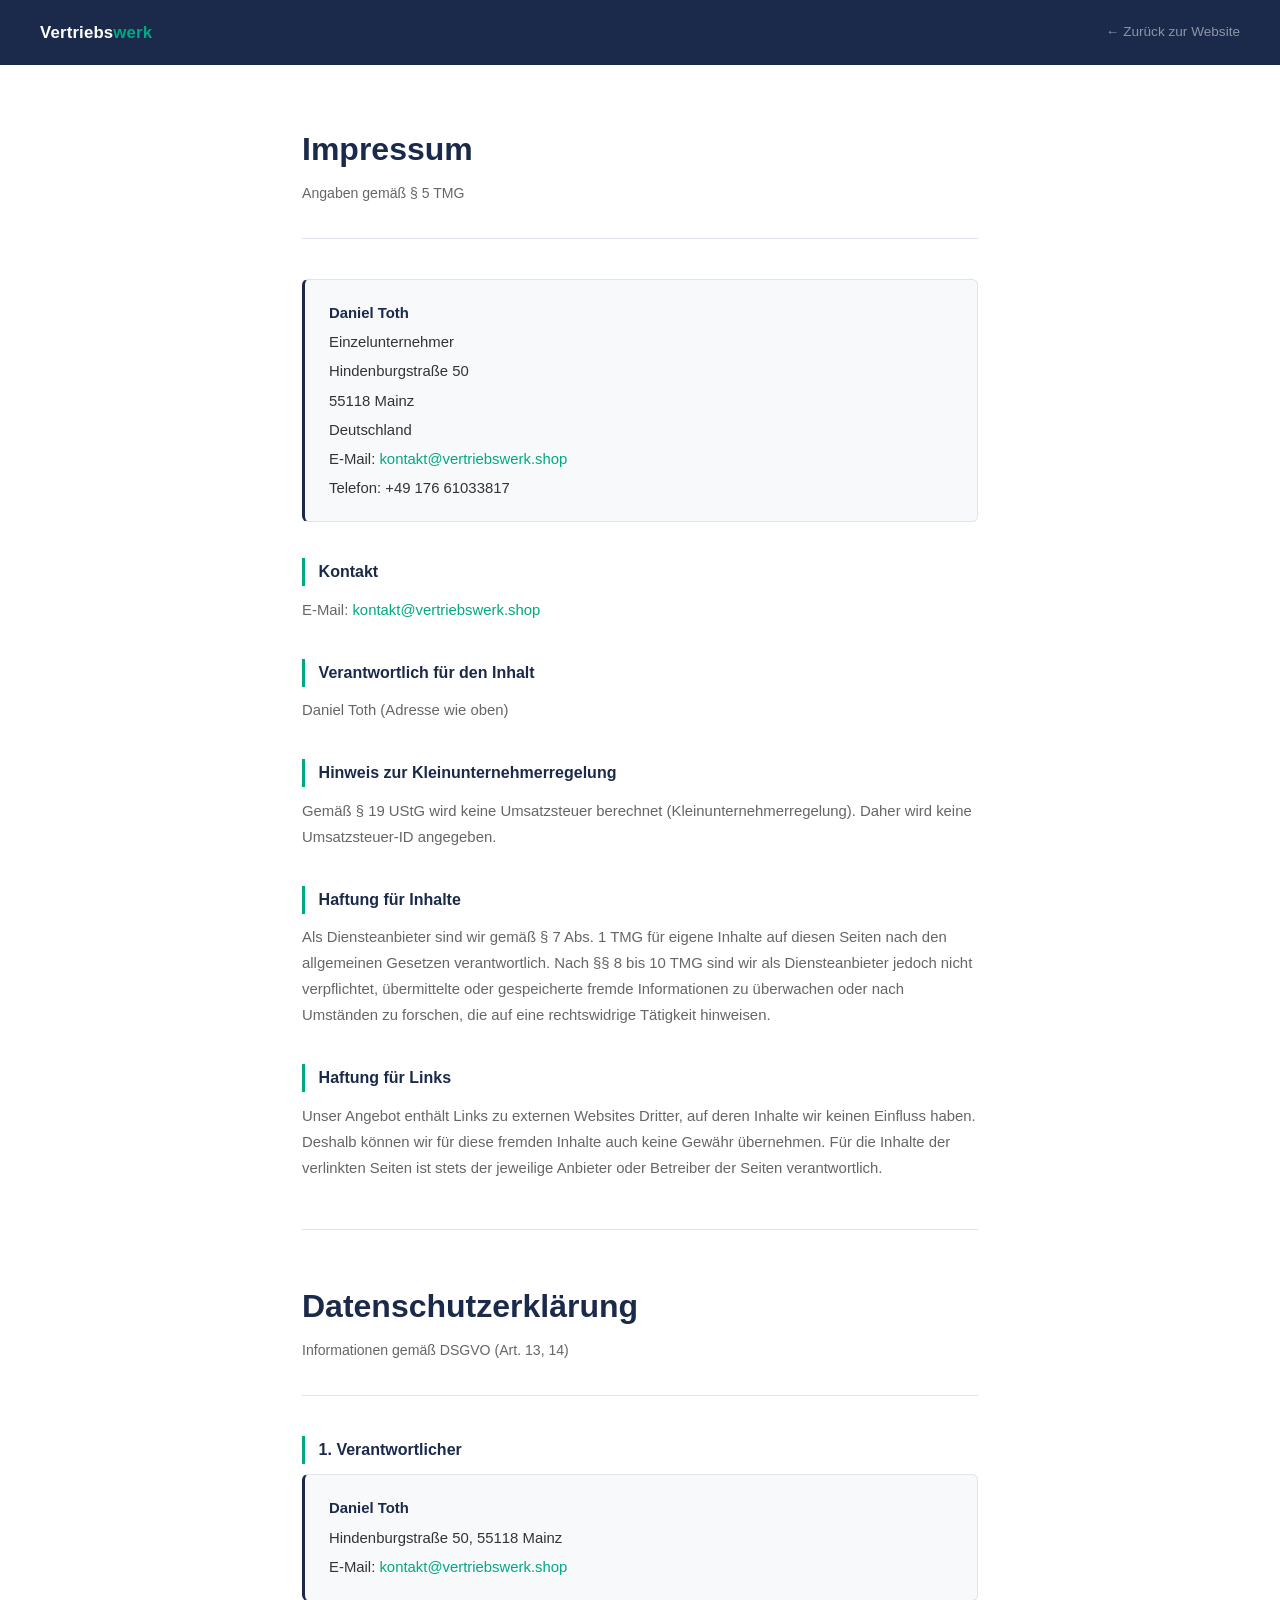
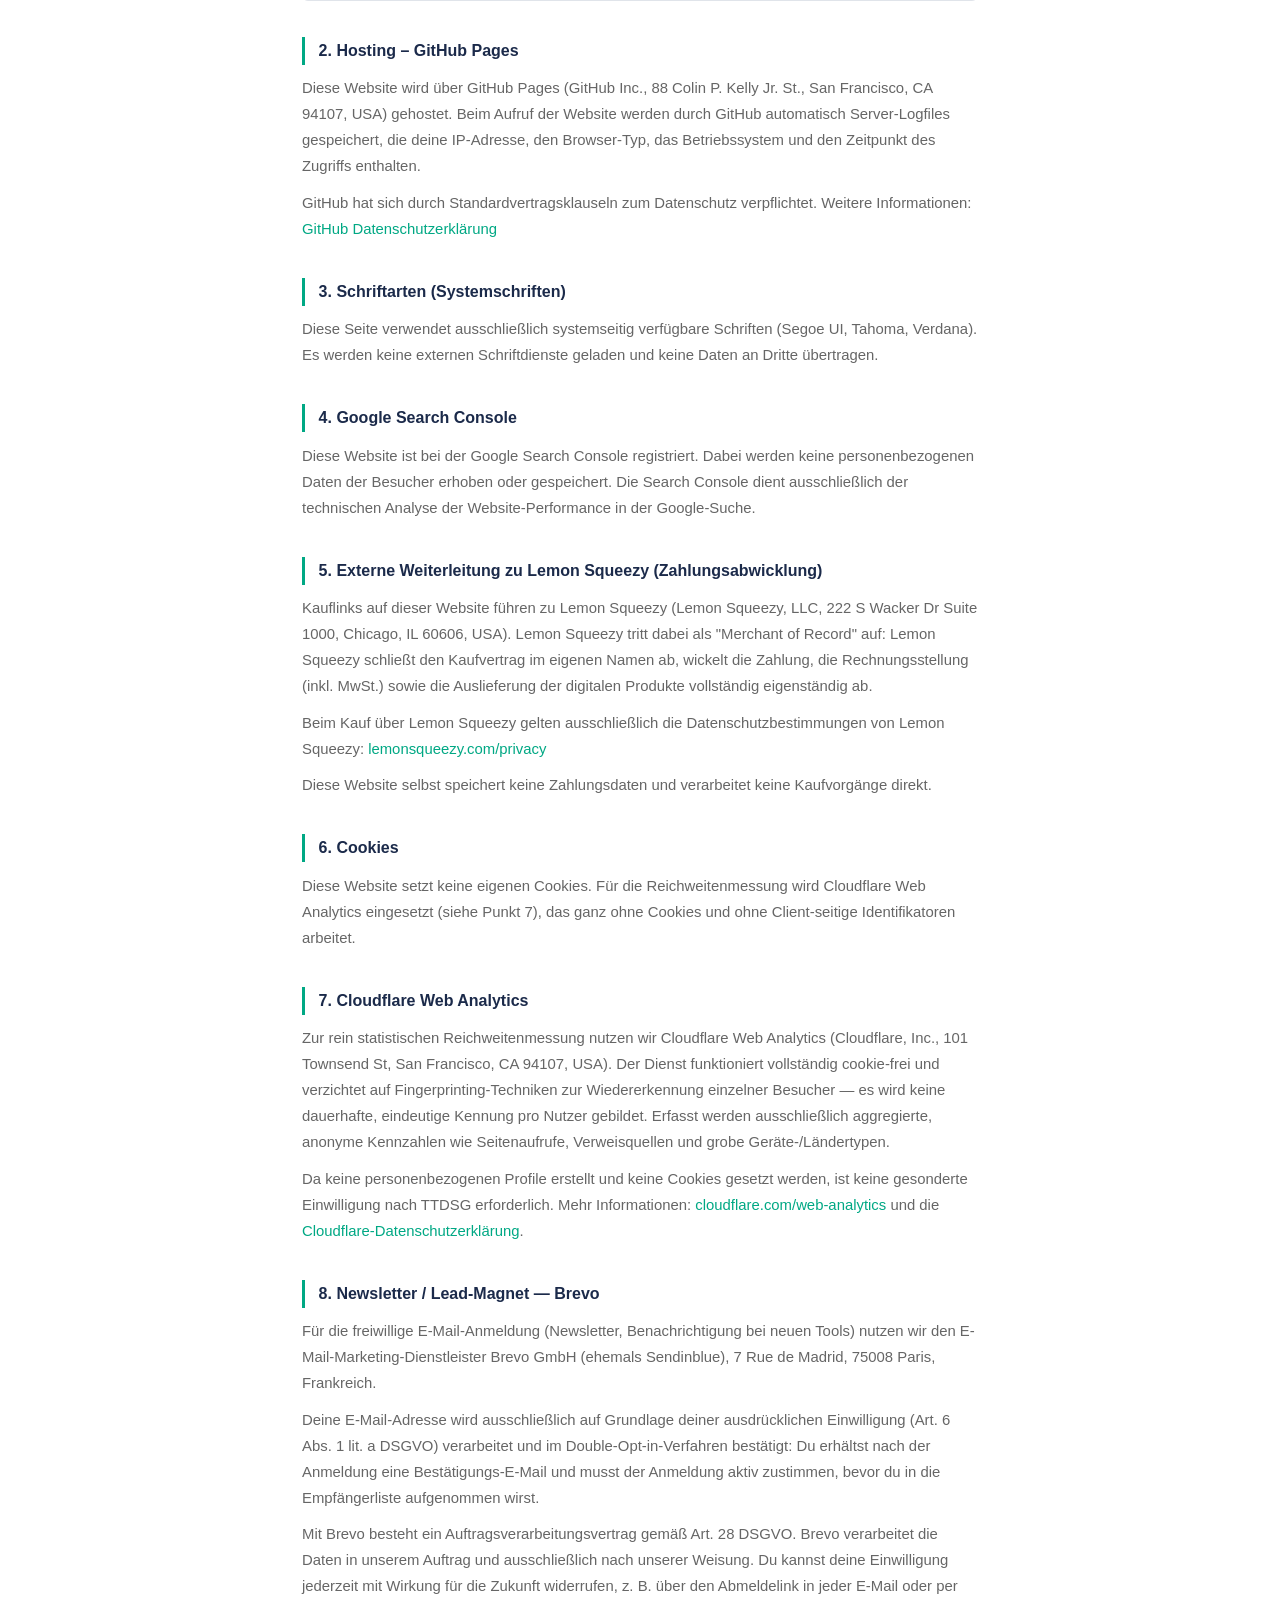
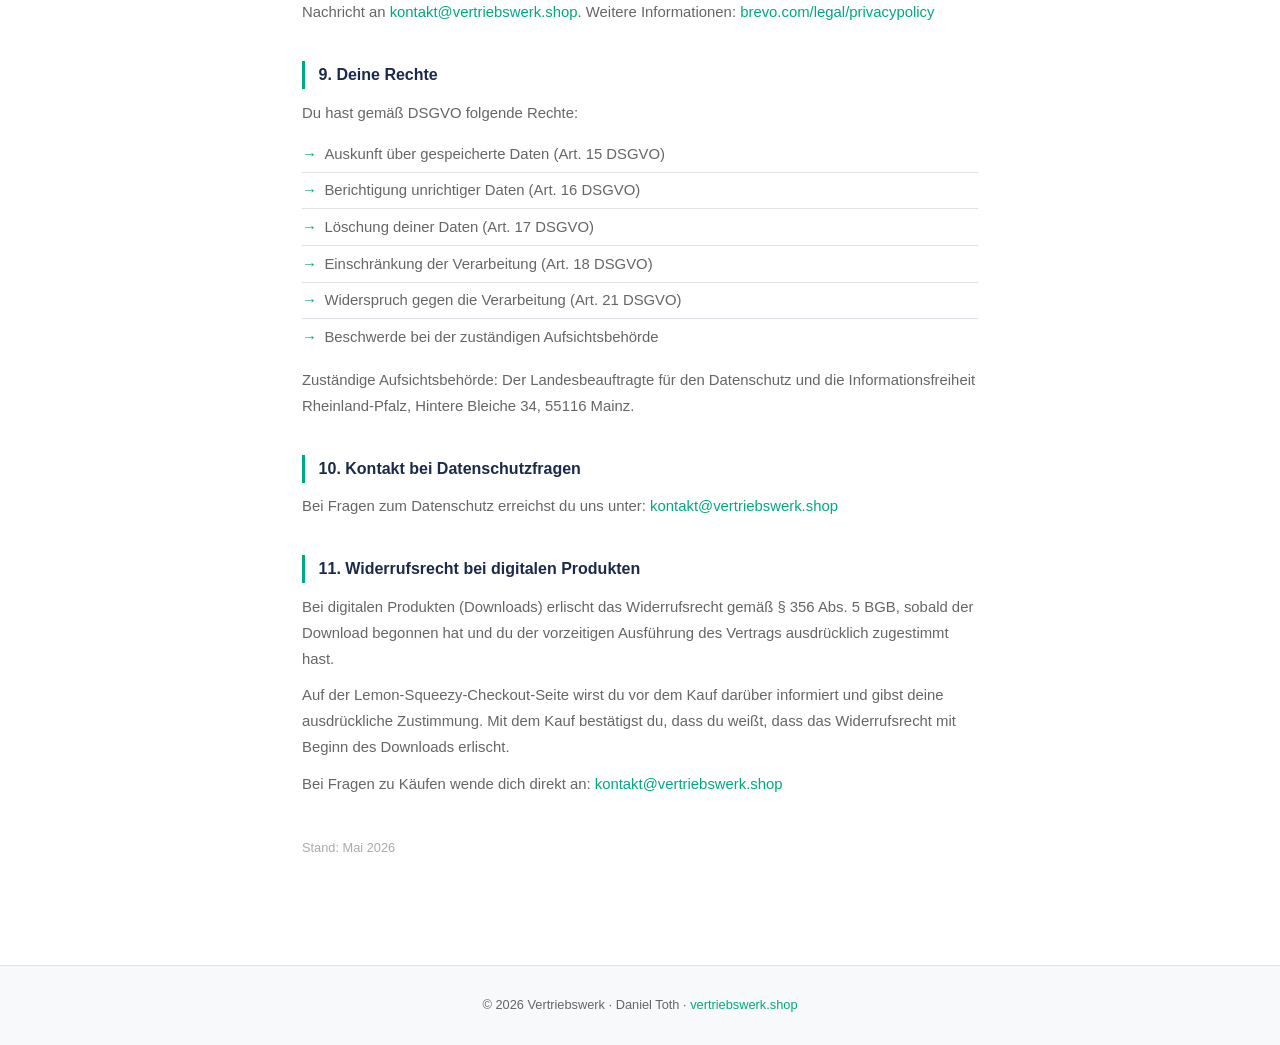
==== commit bb016117: "Sprint 1: Google Analytics durch Cloudflare Web Analytics ersetzen, Datenschutzerklärung aktualisier" ====
--- a/impressum.html
+++ b/impressum.html
@@ -165,6 +165,9 @@
     }
     footer a { color: var(--green); }
   </style>
+  <!-- Cloudflare Web Analytics -->
+  <script type='module' src='https://static.cloudflareinsights.com/beacon.min.js' data-cf-beacon='{"token": "ef6fb56d1b2944d1a149405677f43068"}'></script>
+  <!-- End Cloudflare Web Analytics -->
 </head>
 <body>
 
@@ -267,25 +270,75 @@
       Website-Performance in der Google-Suche.
     </p>
 
-    <h2>5. Externe Links zu Gumroad</h2>
-    <p>
-      Kauflinks auf dieser Website führen zu Gumroad (Gumroad, Inc.,
-      85 Broad Street, New York, NY 10004, USA). Beim Kauf auf Gumroad
-      gelten ausschließlich die Datenschutzbestimmungen von Gumroad:
-      <a href="https://gumroad.com/privacy" target="_blank">gumroad.com/privacy</a>
+    <h2>5. Externe Weiterleitung zu Lemon Squeezy (Zahlungsabwicklung)</h2>
+    <p>
+      Kauflinks auf dieser Website führen zu Lemon Squeezy (Lemon Squeezy, LLC,
+      222 S Wacker Dr Suite 1000, Chicago, IL 60606, USA). Lemon Squeezy tritt
+      dabei als "Merchant of Record" auf: Lemon Squeezy schließt den Kaufvertrag
+      im eigenen Namen ab, wickelt die Zahlung, die Rechnungsstellung
+      (inkl. MwSt.) sowie die Auslieferung der digitalen Produkte vollständig
+      eigenständig ab.
+    </p>
+    <p>
+      Beim Kauf über Lemon Squeezy gelten ausschließlich die
+      Datenschutzbestimmungen von Lemon Squeezy:
+      <a href="https://www.lemonsqueezy.com/privacy" target="_blank" rel="noopener">lemonsqueezy.com/privacy</a>
     </p>
     <p>
       Diese Website selbst speichert keine Zahlungsdaten und verarbeitet
       keine Kaufvorgänge direkt.
     </p>
 
-    <h2>6. Keine Cookies</h2>
-    <p>
-      Diese Website setzt keine eigenen Cookies und lädt keine externen
-      Tracking- oder Analysedienste. Es findet kein Nutzer-Tracking statt.
-    </p>
-
-    <h2>7. Deine Rechte</h2>
+    <h2>6. Cookies</h2>
+    <p>
+      Diese Website setzt keine eigenen Cookies. Für die Reichweitenmessung
+      wird Cloudflare Web Analytics eingesetzt (siehe Punkt 7), das ganz ohne
+      Cookies und ohne Client-seitige Identifikatoren arbeitet.
+    </p>
+
+    <h2>7. Cloudflare Web Analytics</h2>
+    <p>
+      Zur rein statistischen Reichweitenmessung nutzen wir Cloudflare Web
+      Analytics (Cloudflare, Inc., 101 Townsend St, San Francisco, CA 94107,
+      USA). Der Dienst funktioniert vollständig cookie-frei und verzichtet auf
+      Fingerprinting-Techniken zur Wiedererkennung einzelner Besucher — es wird
+      keine dauerhafte, eindeutige Kennung pro Nutzer gebildet. Erfasst werden
+      ausschließlich aggregierte, anonyme Kennzahlen wie Seitenaufrufe,
+      Verweisquellen und grobe Geräte-/Ländertypen.
+    </p>
+    <p>
+      Da keine personenbezogenen Profile erstellt und keine Cookies gesetzt
+      werden, ist keine gesonderte Einwilligung nach TTDSG erforderlich. Mehr
+      Informationen: <a href="https://www.cloudflare.com/web-analytics/" target="_blank" rel="noopener">cloudflare.com/web-analytics</a>
+      und die
+      <a href="https://www.cloudflare.com/privacypolicy/" target="_blank" rel="noopener">Cloudflare-Datenschutzerklärung</a>.
+    </p>
+
+    <h2>8. Newsletter / Lead-Magnet — Brevo</h2>
+    <p>
+      Für die freiwillige E-Mail-Anmeldung (Newsletter, Benachrichtigung bei
+      neuen Tools) nutzen wir den E-Mail-Marketing-Dienstleister Brevo GmbH
+      (ehemals Sendinblue), 7 Rue de Madrid, 75008 Paris, Frankreich.
+    </p>
+    <p>
+      Deine E-Mail-Adresse wird ausschließlich auf Grundlage deiner
+      ausdrücklichen Einwilligung (Art. 6 Abs. 1 lit. a DSGVO) verarbeitet und
+      im Double-Opt-in-Verfahren bestätigt: Du erhältst nach der Anmeldung
+      eine Bestätigungs-E-Mail und musst der Anmeldung aktiv zustimmen, bevor
+      du in die Empfängerliste aufgenommen wirst.
+    </p>
+    <p>
+      Mit Brevo besteht ein Auftragsverarbeitungsvertrag gemäß Art. 28 DSGVO.
+      Brevo verarbeitet die Daten in unserem Auftrag und ausschließlich nach
+      unserer Weisung. Du kannst deine Einwilligung jederzeit mit Wirkung für
+      die Zukunft widerrufen, z. B. über den Abmeldelink in jeder E-Mail oder
+      per Nachricht an
+      <a href="mailto:kontakt@vertriebswerk.shop">kontakt@vertriebswerk.shop</a>.
+      Weitere Informationen:
+      <a href="https://www.brevo.com/legal/privacypolicy/" target="_blank" rel="noopener">brevo.com/legal/privacypolicy</a>
+    </p>
+
+    <h2>9. Deine Rechte</h2>
     <p>Du hast gemäß DSGVO folgende Rechte:</p>
     <ul class="rights-list">
       <li>Auskunft über gespeicherte Daten (Art. 15 DSGVO)</li>
@@ -300,22 +353,23 @@
       Informationsfreiheit Rheinland-Pfalz, Hintere Bleiche 34, 55116 Mainz.
     </p>
 
-    <h2>8. Kontakt bei Datenschutzfragen</h2>
+    <h2>10. Kontakt bei Datenschutzfragen</h2>
     <p>
       Bei Fragen zum Datenschutz erreichst du uns unter:
       <a href="mailto:kontakt@vertriebswerk.shop">kontakt@vertriebswerk.shop</a>
     </p>
 
-    <h2>9. Widerrufsrecht bei digitalen Produkten</h2>
+    <h2>11. Widerrufsrecht bei digitalen Produkten</h2>
     <p>
       Bei digitalen Produkten (Downloads) erlischt das Widerrufsrecht gemäß
       § 356 Abs. 5 BGB, sobald der Download begonnen hat und du der
       vorzeitigen Ausführung des Vertrags ausdrücklich zugestimmt hast.
     </p>
     <p>
-      Auf der Gumroad-Checkout-Seite wirst du vor dem Kauf darüber informiert
-      und gibst deine ausdrückliche Zustimmung. Mit dem Kauf bestätigst du,
-      dass du weißt, dass das Widerrufsrecht mit Beginn des Downloads erlischt.
+      Auf der Lemon-Squeezy-Checkout-Seite wirst du vor dem Kauf darüber
+      informiert und gibst deine ausdrückliche Zustimmung. Mit dem Kauf
+      bestätigst du, dass du weißt, dass das Widerrufsrecht mit Beginn des
+      Downloads erlischt.
     </p>
     <p>
       Bei Fragen zu Käufen wende dich direkt an:
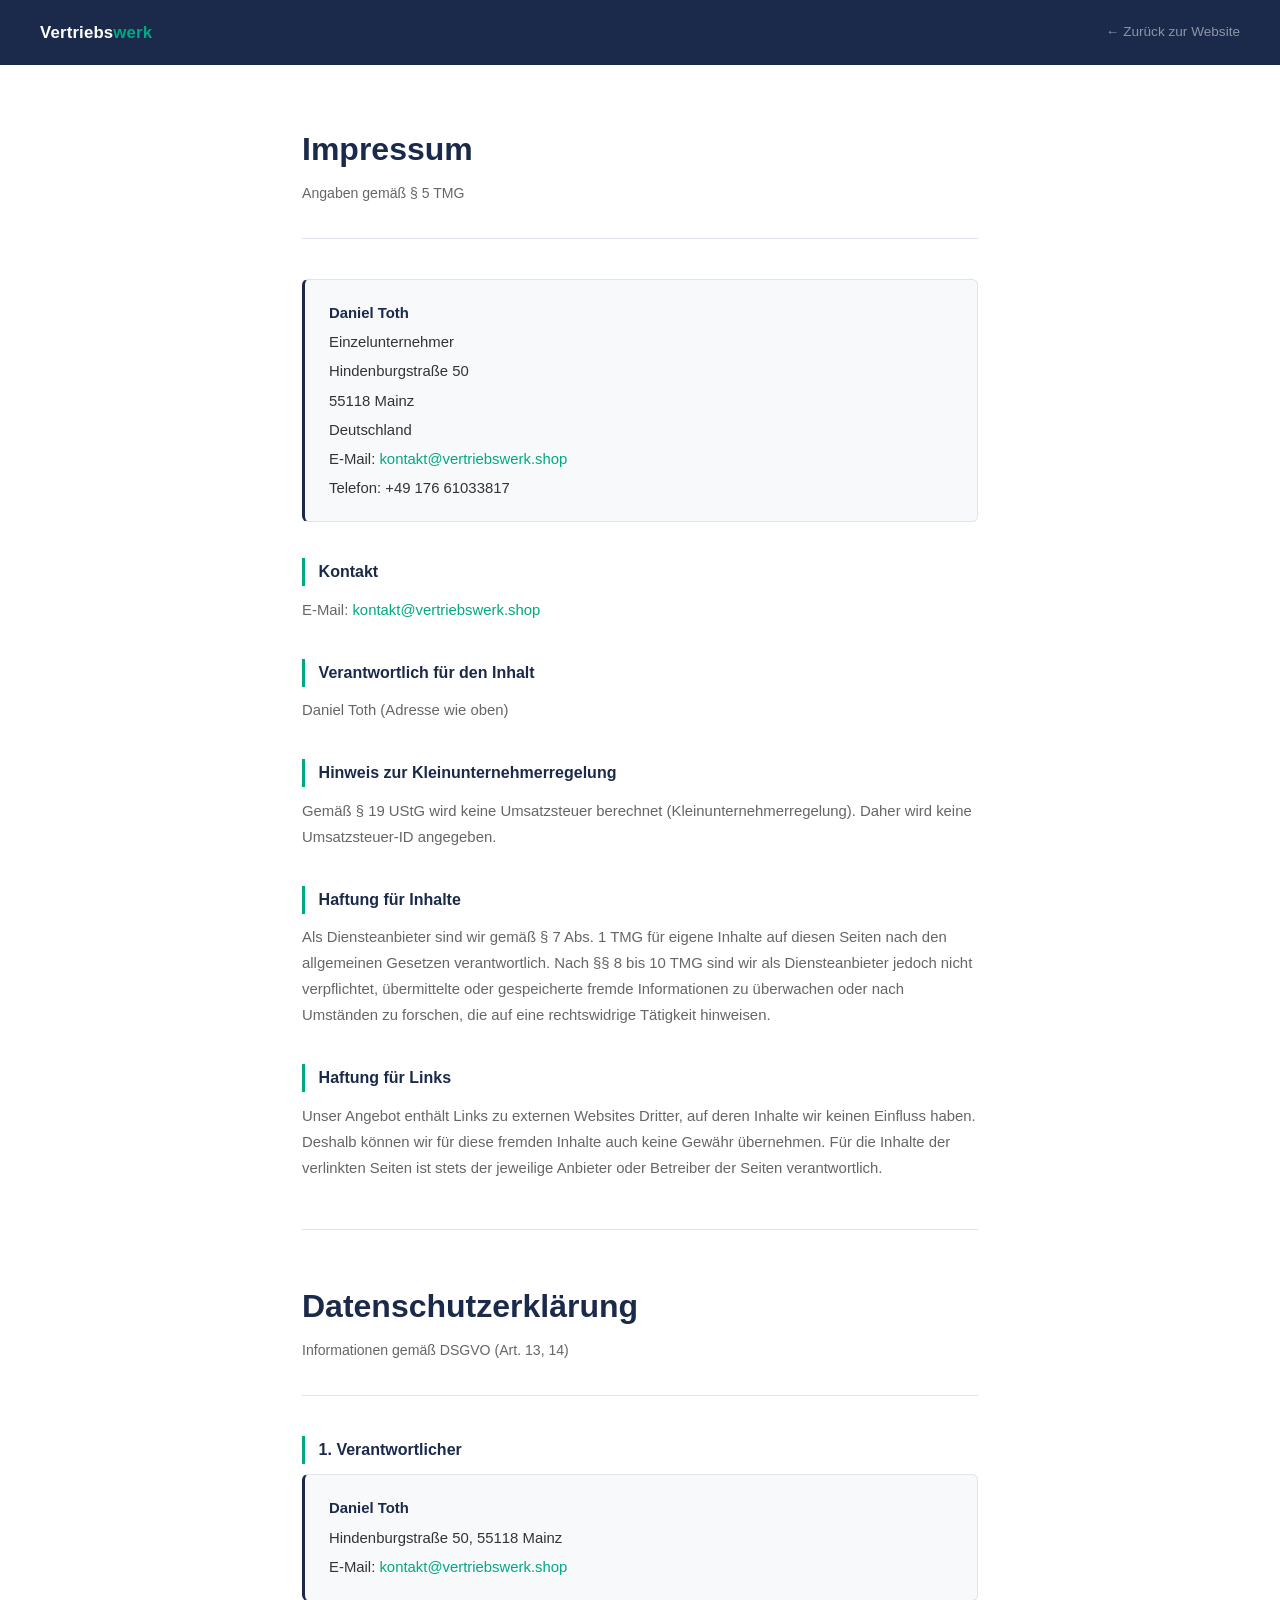
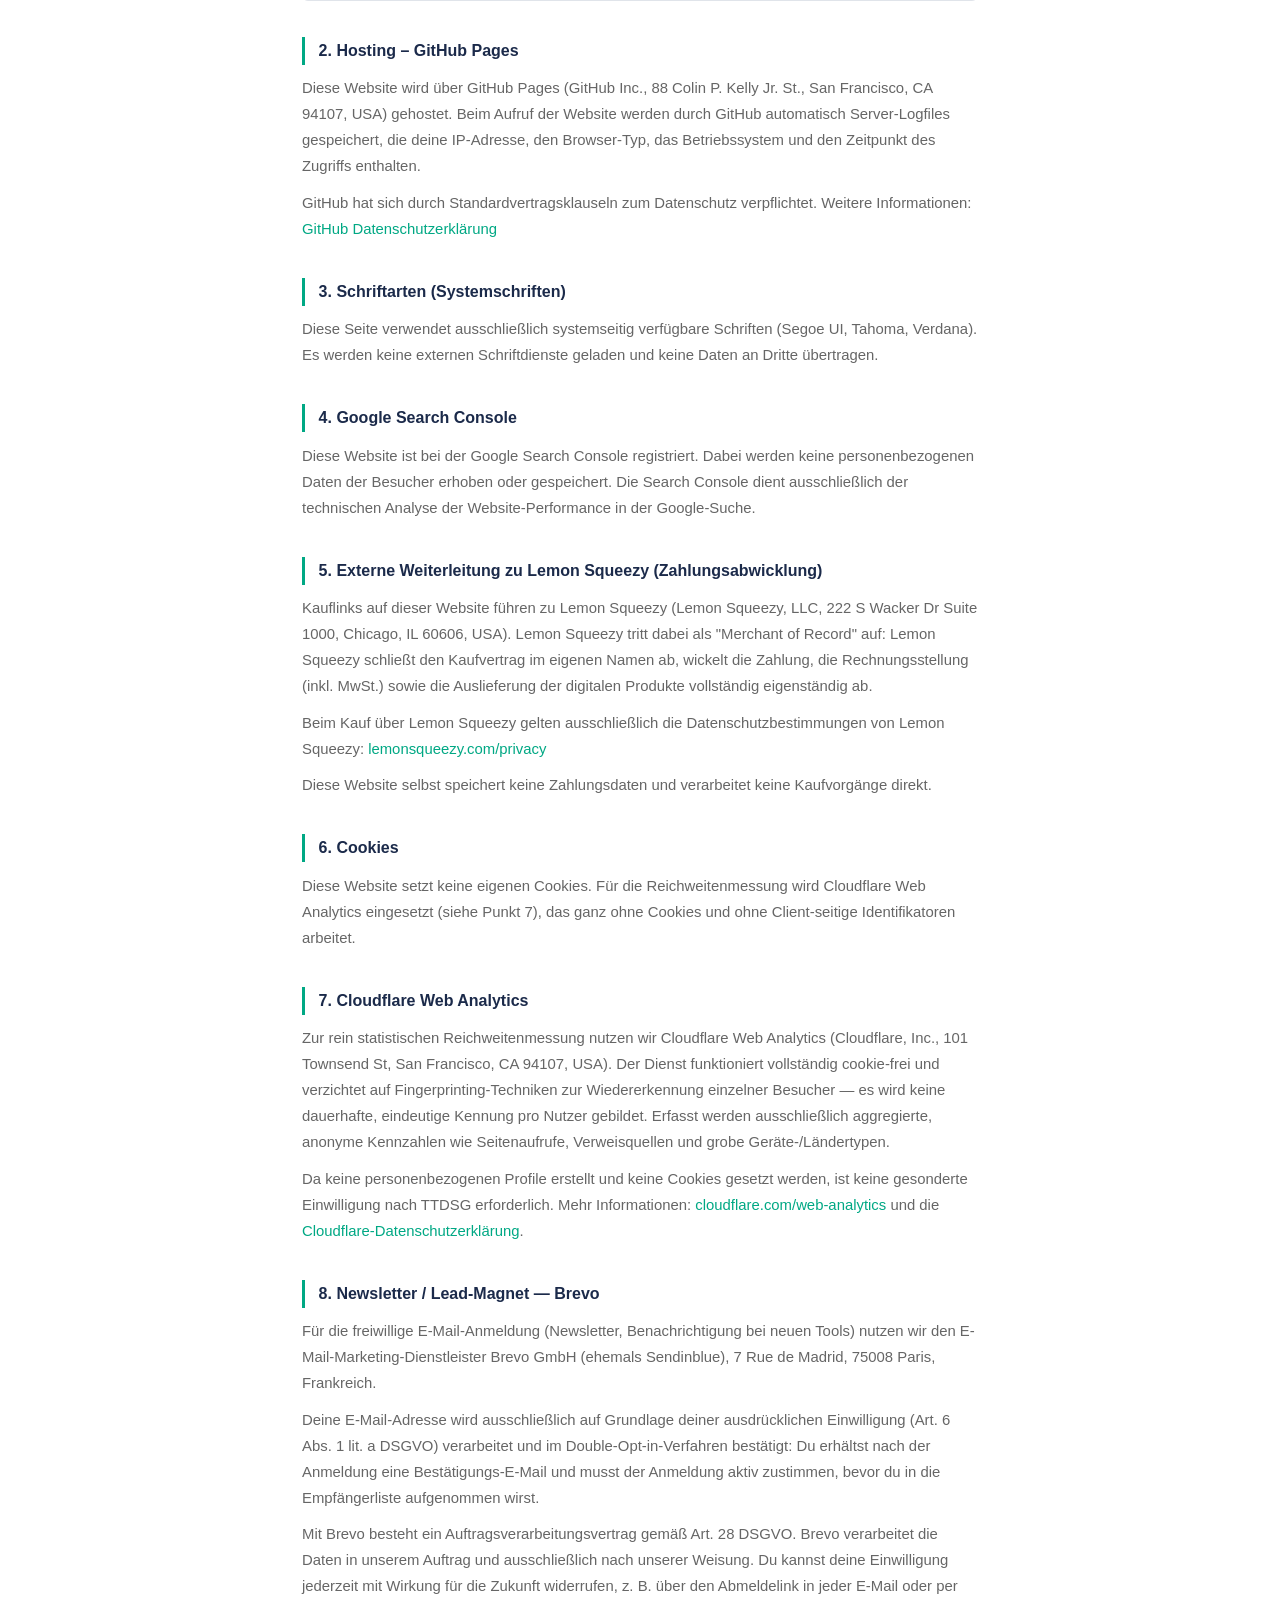
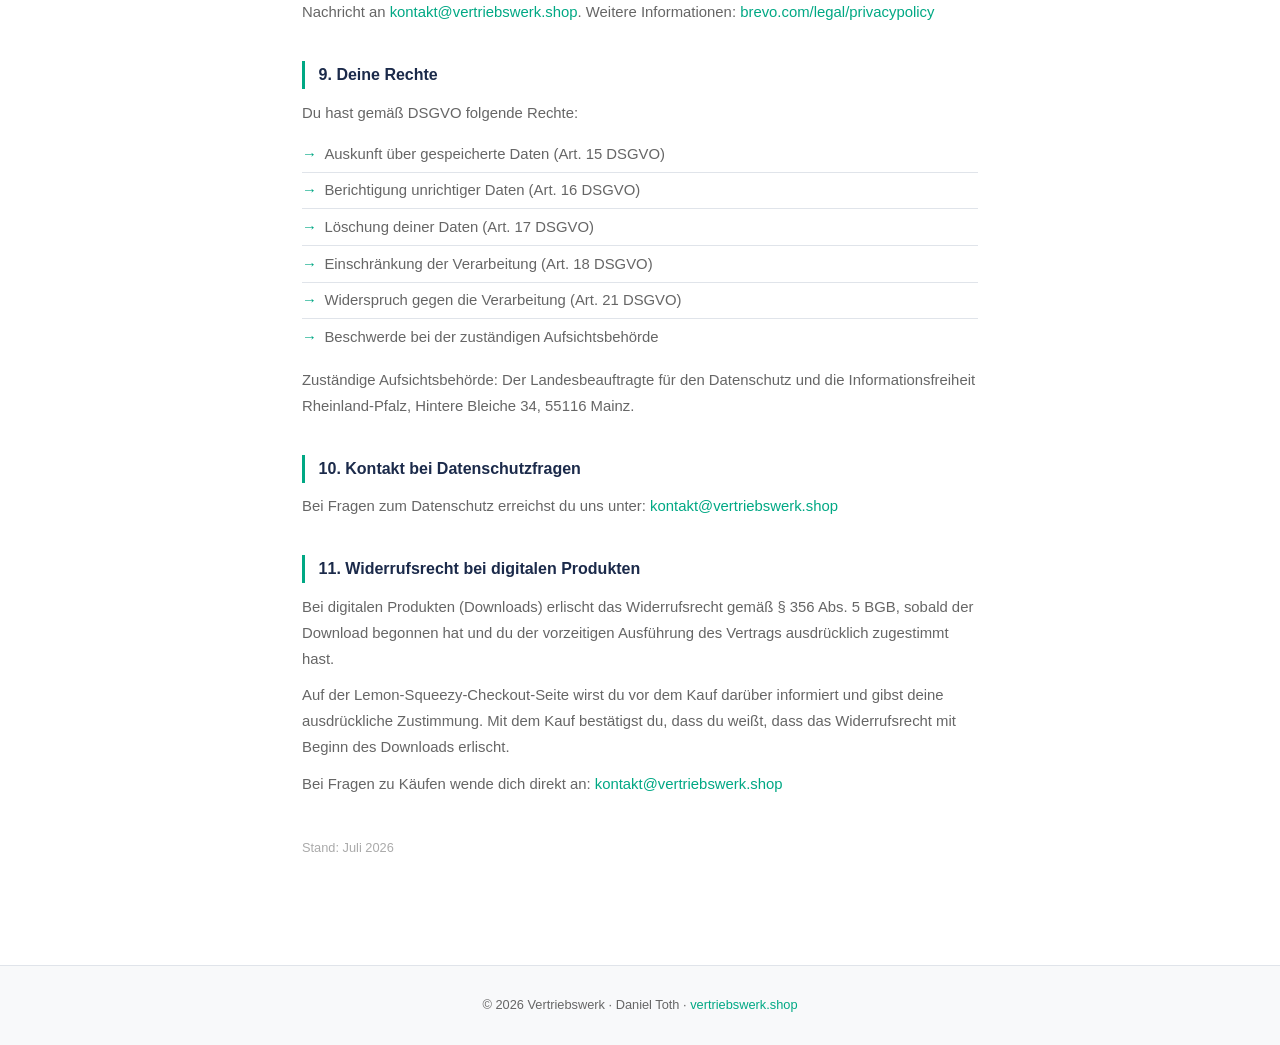
==== commit fb41d0a0: "Sprint 2: Mobile Navigation, Team/Enterprise-Klick-Fix, E-Mail-Validierung - Hamburger-Menü für Mobi" ====
--- a/impressum.html
+++ b/impressum.html
@@ -376,7 +376,7 @@
       <a href="mailto:kontakt@vertriebswerk.shop">kontakt@vertriebswerk.shop</a>
     </p>
 
-    <p class="stand">Stand: Mai 2026</p>
+    <p class="stand">Stand: Juli 2026</p>
 
   </div>
 
